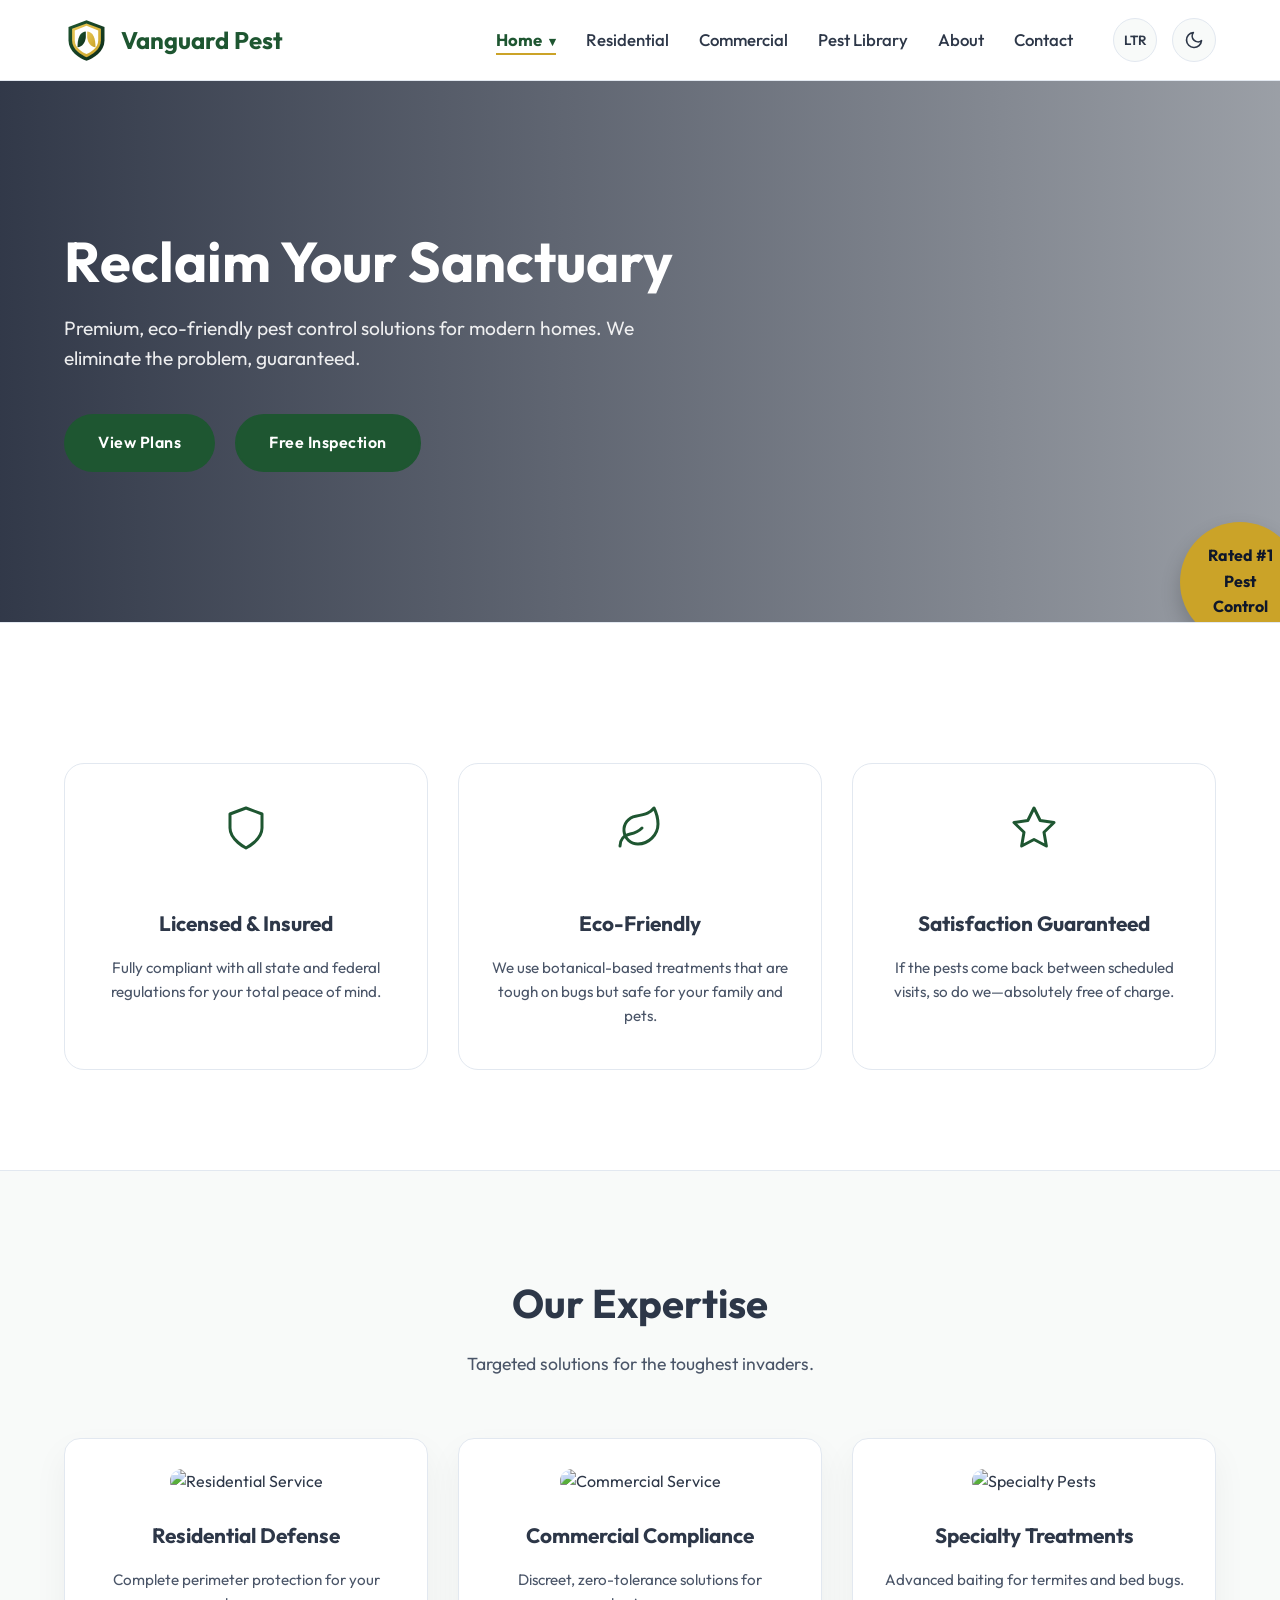
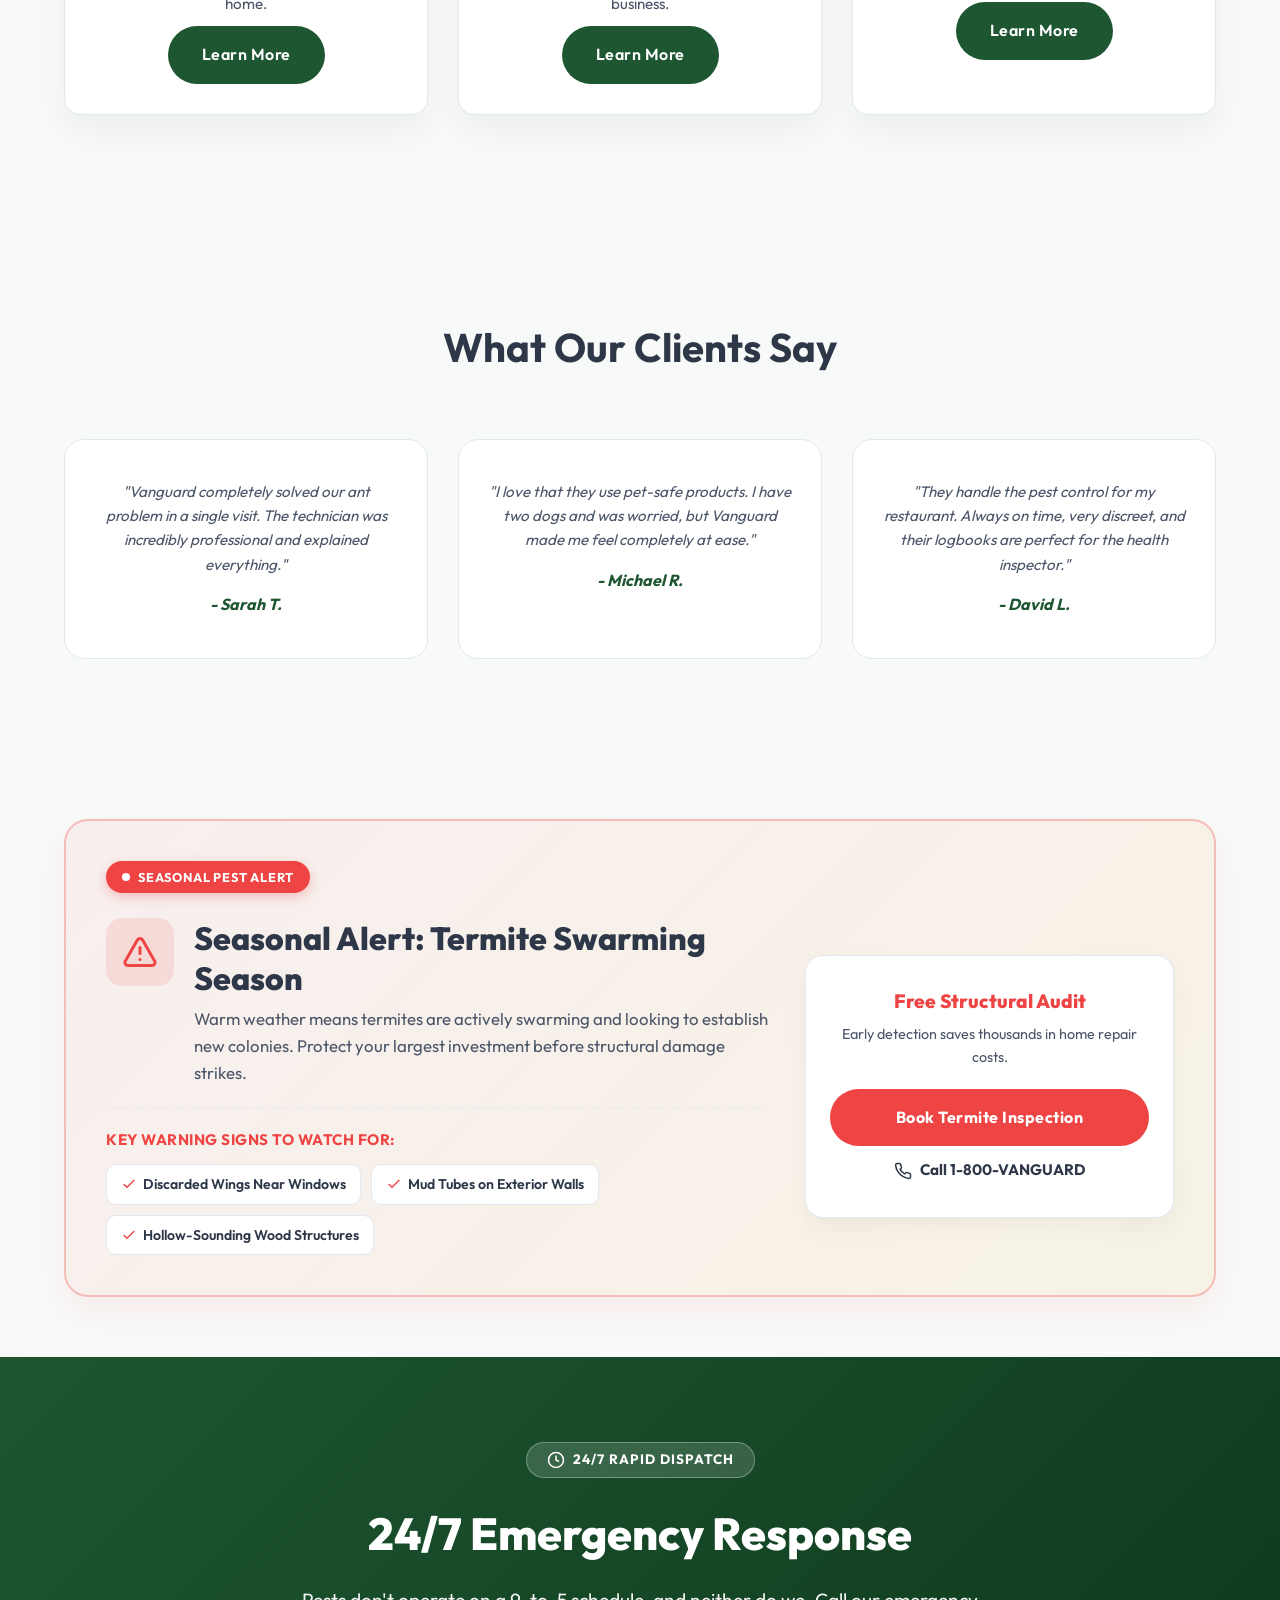
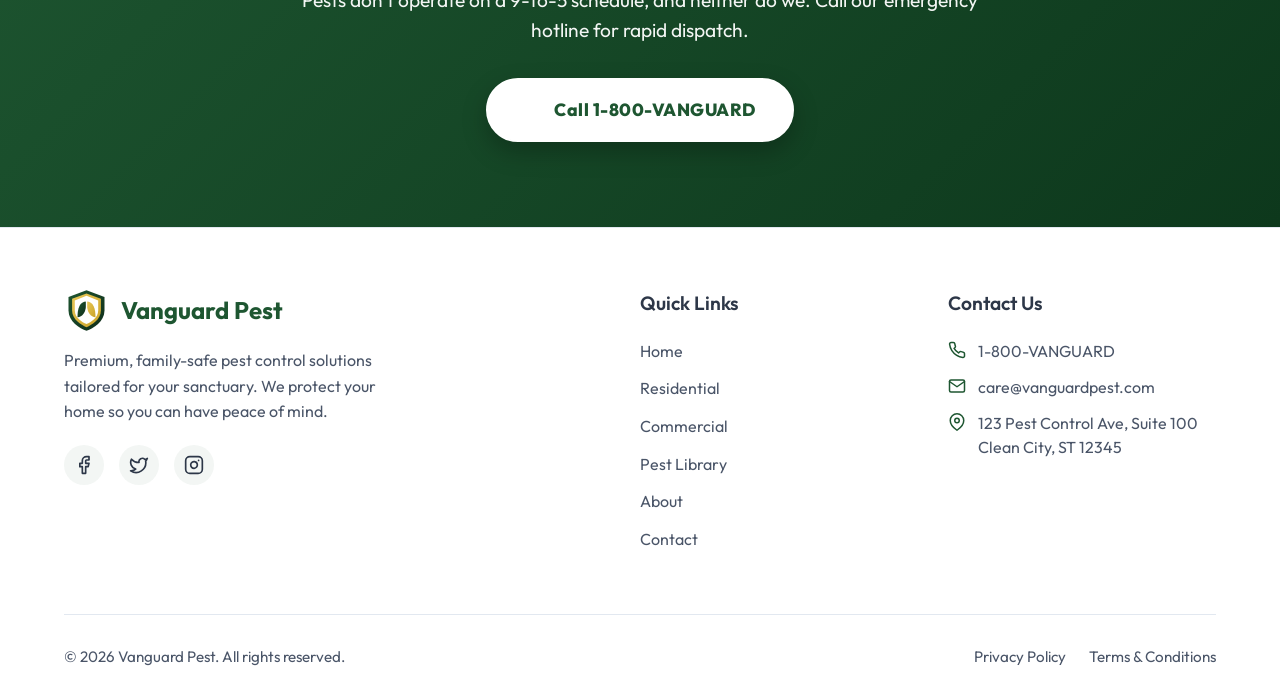
==== index.html @ 82099f67 "Initial commit" ====
<!DOCTYPE html>
<html lang="en" dir="ltr">
<head>
    <meta charset="UTF-8">
    <meta name="viewport" content="width=device-width, initial-scale=1.0">
    <title>Vanguard Pest - Premium Pest Control</title>
    <meta name="description" content="Professional, reliable, and premium pest control services. Book a visit for cockroach, termite, rodent, and mosquito treatments.">
    <!-- Google Fonts: Outfit -->
    <link rel="preconnect" href="https://fonts.googleapis.com">
    <link rel="preconnect" href="https://fonts.gstatic.com" crossorigin>
    <link href="https://fonts.googleapis.com/css2?family=Outfit:wght@300;400;500;600;700&display=swap" rel="stylesheet">
    <link rel="stylesheet" href="css/style.css">

    <link rel="icon" href="assets/logo.svg" type="image/svg+xml">
</head>
<body class="light-theme">

    <!-- Header Section -->
    <header class="main-header">
        <div class="container header-container">
            <!-- Logo -->
            <div class="logo">
                <a href="index.html"><img src="assets/logo.svg" alt="Vanguard Pest Logo"> <span class="brand-name">Vanguard Pest</span></a>
            </div>

            <!-- Navigation -->
            <nav class="main-nav">
                <ul class="nav-links">
                    <li class="dropdown">
                        <a href="#" class="nav-item active">Home <span class="arrow">&#9662;</span></a>
                        <ul class="dropdown-menu">
                            <li><a href="index.html">Home 1</a></li>
                            <li><a href="home2.html">Home 2</a></li>
                        </ul>
                    </li>
                    <li><a href="services.html" class="nav-item">Residential</a></li>
                    <li><a href="commercial.html" class="nav-item">Commercial</a></li>
                    <li><a href="pest-library.html" class="nav-item">Pest Library</a></li>
                    <li><a href="about.html" class="nav-item">About</a></li>
                    <li><a href="contact.html" class="nav-item">Contact</a></li>
                </ul>

                <!-- Toggles -->
                <div class="header-toggles">
                    <button id="rtl-toggle" class="toggle-btn" aria-label="Toggle RTL/LTR">
                        <span class="active-mode">LTR</span>
                    </button>
                    <button id="theme-toggle" class="toggle-btn theme-btn" aria-label="Toggle Theme">
                        <svg class="moon-icon" xmlns="http://www.w3.org/2000/svg" width="20" height="20" viewBox="0 0 24 24" fill="none" stroke="currentColor" stroke-width="2" stroke-linecap="round" stroke-linejoin="round"><path d="M21 12.79A9 9 0 1 1 11.21 3 7 7 0 0 0 21 12.79z"></path></svg>
                        <svg class="sun-icon" xmlns="http://www.w3.org/2000/svg" width="20" height="20" viewBox="0 0 24 24" fill="none" stroke="currentColor" stroke-width="2" stroke-linecap="round" stroke-linejoin="round"><circle cx="12" cy="12" r="5"></circle><line x1="12" y1="1" x2="12" y2="3"></line><line x1="12" y1="21" x2="12" y2="23"></line><line x1="4.22" y1="4.22" x2="5.64" y2="5.64"></line><line x1="18.36" y1="18.36" x2="19.78" y2="19.78"></line><line x1="1" y1="12" x2="3" y2="12"></line><line x1="21" y1="12" x2="23" y2="12"></line><line x1="4.22" y1="19.78" x2="5.64" y2="18.36"></line><line x1="18.36" y1="5.64" x2="19.78" y2="4.22"></line></svg>
                    </button>
                </div>
            </nav>

            <!-- Mobile Hamburger -->
            <button class="hamburger" id="hamburger-btn" aria-label="Toggle Menu">
                <span></span><span></span><span></span>
            </button>
        </div>
    </header>

    
    <!-- 1. Hero Section -->
    <section class="hero">
        <div class="hero-bg" style="background-image: url('../hero.avif');"></div>
        <div class="container hero-container">
            <div class="hero-content">
                <span class="badge">Rated #1 Pest Control</span>
                <h1 class="hero-title">Reclaim Your <span class="highlight">Sanctuary</span></h1>
                <p class="hero-subtitle">Premium, eco-friendly pest control solutions for modern homes. We eliminate the problem, guaranteed.</p>
                <div class="hero-actions">
                    <a href="services.html" class="btn btn-primary">View Plans</a>
                    <a href="contact.html" class="btn btn-outline">Free Inspection</a>
                </div>
            </div>
        </div>
    </section>

    <!-- 2. Why Vanguard (Trust Badges) -->
    <section class="section trust-section">
        <div class="container">
            <div class="values-grid">
                <div class="value-card" style="text-align: center;">
                    <div class="value-icon"><svg xmlns="http://www.w3.org/2000/svg" width="48" height="48" viewBox="0 0 24 24" fill="none" stroke="currentColor" stroke-width="1.5" stroke-linecap="round" stroke-linejoin="round" class="svg-icon"><path d="M12 22s8-4 8-10V5l-8-3-8 3v7c0 6 8 10 8 10z"/></svg></div>
                    <h3>Licensed & Insured</h3>
                    <p>Fully compliant with all state and federal regulations for your total peace of mind.</p>
                </div>
                <div class="value-card" style="text-align: center;">
                    <div class="value-icon"><svg xmlns="http://www.w3.org/2000/svg" width="48" height="48" viewBox="0 0 24 24" fill="none" stroke="currentColor" stroke-width="1.5" stroke-linecap="round" stroke-linejoin="round" class="svg-icon"><path d="M11 20A7 7 0 0 1 9.8 6.1C15.5 5 17 4.48 19 2c1 2 2 4.18 2 8 0 5.5-4.78 10-10 10Z"/><path d="M2 21c0-3 1.85-5.36 5.08-6C9.5 14.52 12 13 13 12"/></svg></div>
                    <h3>Eco-Friendly</h3>
                    <p>We use botanical-based treatments that are tough on bugs but safe for your family and pets.</p>
                </div>
                <div class="value-card" style="text-align: center;">
                    <div class="value-icon"><svg xmlns="http://www.w3.org/2000/svg" width="48" height="48" viewBox="0 0 24 24" fill="none" stroke="currentColor" stroke-width="1.5" stroke-linecap="round" stroke-linejoin="round" class="svg-icon"><polygon points="12 2 15.09 8.26 22 9.27 17 14.14 18.18 21.02 12 17.77 5.82 21.02 7 14.14 2 9.27 8.91 8.26 12 2"/></svg></div>
                    <h3>Satisfaction Guaranteed</h3>
                    <p>If the pests come back between scheduled visits, so do we—absolutely free of charge.</p>
                </div>
            </div>
        </div>
    </section>

    <!-- 3. Featured Services -->
    <section class="section bg-secondary">
        <div class="container">
            <div class="section-header">
                <h2>Our Expertise</h2>
                <p>Targeted solutions for the toughest invaders.</p>
            </div>
            <div class="treatment-grid">
                <div class="treatment-card">
                    <img src="../c1.avif" alt="Residential Service" class="treatment-img" onerror="this.onerror=null; this.src='c1.avif';">
                    <div class="treatment-content">
                        <h3>Residential Defense</h3>
                        <p>Complete perimeter protection for your home.</p>
                        <a href="services.html" class="btn btn-primary" style="margin-top:10px;">Learn More</a>
                    </div>
                </div>
                <div class="treatment-card">
                    <img src="../c2.jpg" alt="Commercial Service" class="treatment-img" onerror="this.onerror=null; this.src='c2.jpg';">
                    <div class="treatment-content">
                        <h3>Commercial Compliance</h3>
                        <p>Discreet, zero-tolerance solutions for business.</p>
                        <a href="commercial.html" class="btn btn-primary" style="margin-top:10px;">Learn More</a>
                    </div>
                </div>
                <div class="treatment-card">
                    <img src="../c3.jpg" alt="Specialty Pests" class="treatment-img" onerror="this.onerror=null; this.src='c3.jpg';">
                    <div class="treatment-content">
                        <h3>Specialty Treatments</h3>
                        <p>Advanced baiting for termites and bed bugs.</p>
                        <a href="pest-library.html" class="btn btn-primary" style="margin-top:10px;">Learn More</a>
                    </div>
                </div>
            </div>
        </div>
    </section>

    <!-- 4. Testimonials -->
    <section class="section">
        <div class="container">
            <div class="section-header">
                <h2>What Our Clients Say</h2>
            </div>
            <div class="values-grid">
                <div class="value-card" style="font-style: italic;">
                    <p>"Vanguard completely solved our ant problem in a single visit. The technician was incredibly professional and explained everything."</p>
                    <h4 style="margin-top: 15px; color: var(--brand-primary);">- Sarah T.</h4>
                </div>
                <div class="value-card" style="font-style: italic;">
                    <p>"I love that they use pet-safe products. I have two dogs and was worried, but Vanguard made me feel completely at ease."</p>
                    <h4 style="margin-top: 15px; color: var(--brand-primary);">- Michael R.</h4>
                </div>
                <div class="value-card" style="font-style: italic;">
                    <p>"They handle the pest control for my restaurant. Always on time, very discreet, and their logbooks are perfect for the health inspector."</p>
                    <h4 style="margin-top: 15px; color: var(--brand-primary);">- David L.</h4>
                </div>
            </div>
        </div>
    </section>

    <!-- 5. Seasonal Warning (Redesigned) -->
    <section class="section seasonal-alert-section">
        <div class="container">
            <div class="seasonal-alert-card">
                <div class="alert-header-badge">
                    <span class="alert-pulse-dot"></span>
                    <span class="alert-badge-text">SEASONAL PEST ALERT</span>
                </div>
                <div class="seasonal-alert-grid">
                    <div class="seasonal-alert-content">
                        <div class="alert-title-wrapper">
                            <div class="alert-icon-box">
                                <svg xmlns="http://www.w3.org/2000/svg" width="36" height="36" viewBox="0 0 24 24" fill="none" stroke="currentColor" stroke-width="2" stroke-linecap="round" stroke-linejoin="round"><path d="m21.73 18-8-14a2 2 0 0 0-3.48 0l-8 14A2 2 0 0 0 4 21h16a2 2 0 0 0 1.73-3Z"/><line x1="12" y1="9" x2="12" y2="13"/><line x1="12" y1="17" x2="12.01" y2="17"/></svg>
                            </div>
                            <div>
                                <h2 class="alert-heading">Seasonal Alert: Termite Swarming Season</h2>
                                <p class="alert-subtext">Warm weather means termites are actively swarming and looking to establish new colonies. Protect your largest investment before structural damage strikes.</p>
                            </div>
                        </div>

                        <div class="alert-warning-indicators">
                            <h4 class="indicators-title">Key Warning Signs to Watch For:</h4>
                            <div class="indicators-tags">
                                <span class="indicator-tag"><svg xmlns="http://www.w3.org/2000/svg" width="16" height="16" viewBox="0 0 24 24" fill="none" stroke="currentColor" stroke-width="2"><polyline points="20 6 9 17 4 12"/></svg> Discarded Wings Near Windows</span>
                                <span class="indicator-tag"><svg xmlns="http://www.w3.org/2000/svg" width="16" height="16" viewBox="0 0 24 24" fill="none" stroke="currentColor" stroke-width="2"><polyline points="20 6 9 17 4 12"/></svg> Mud Tubes on Exterior Walls</span>
                                <span class="indicator-tag"><svg xmlns="http://www.w3.org/2000/svg" width="16" height="16" viewBox="0 0 24 24" fill="none" stroke="currentColor" stroke-width="2"><polyline points="20 6 9 17 4 12"/></svg> Hollow-Sounding Wood Structures</span>
                            </div>
                        </div>
                    </div>

                    <div class="seasonal-alert-action">
                        <div class="action-card-inner">
                            <span class="action-highlight">Free Structural Audit</span>
                            <p class="action-desc">Early detection saves thousands in home repair costs.</p>
                            <a href="services.html#booking" class="btn btn-alert-action">Book Termite Inspection</a>
                            <a href="tel:18008264827" class="alert-phone-link">
                                <svg xmlns="http://www.w3.org/2000/svg" width="18" height="18" viewBox="0 0 24 24" fill="none" stroke="currentColor" stroke-width="2"><path d="M22 16.92v3a2 2 0 0 1-2.18 2 19.79 19.79 0 0 1-8.63-3.07 19.5 19.5 0 0 1-6-6 19.79 19.79 0 0 1-3.07-8.67A2 2 0 0 1 4.11 2h3a2 2 0 0 1 2 1.72 12.84 12.84 0 0 0 .7 2.81 2 2 0 0 1-.45 2.11L8.09 9.91a16 16 0 0 0 6 6l1.27-1.27a2 2 0 0 1 2.11-.45 12.84 12.84 0 0 0 2.81.7A2 2 0 0 1 22 16.92z"/></svg>
                                Call 1-800-VANGUARD
                            </a>
                        </div>
                    </div>
                </div>
            </div>
        </div>
    </section>

    <!-- 6. 24/7 Emergency Response -->
    <section class="section emergency-section">
        <div class="container emergency-container">
            <div class="emergency-badge">
                <svg xmlns="http://www.w3.org/2000/svg" width="18" height="18" viewBox="0 0 24 24" fill="none" stroke="currentColor" stroke-width="2"><circle cx="12" cy="12" r="10"/><polyline points="12 6 12 12 16 14"/></svg>
                <span>24/7 RAPID DISPATCH</span>
            </div>
            <h2>24/7 Emergency Response</h2>
            <p>Pests don't operate on a 9-to-5 schedule, and neither do we. Call our emergency hotline for rapid dispatch.</p>
            <div class="emergency-actions">
                <a href="tel:18008264827" class="btn emergency-btn">
                    <svg xmlns="http://www.w3.org/2000/svg" width="20" height="20" viewBox="0 0 24 24" fill="none" stroke="currentColor" stroke-width="2"><path d="M22 16.92v3a2 2 0 0 1-2.18 2 19.79 19.79 0 0 1-8.63-3.07 19.5 19.5 0 0 1-6-6 19.79 19.79 0 0 1-3.07-8.67A2 2 0 0 1 4.11 2h3a2 2 0 0 1 2 1.72 12.84 12.84 0 0 0 .7 2.81 2 2 0 0 1-.45 2.11L8.09 9.91a16 16 0 0 0 6 6l1.27-1.27a2 2 0 0 1 2.11-.45 12.84 12.84 0 0 0 2.81.7A2 2 0 0 1 22 16.92z"/></svg>
                    Call 1-800-VANGUARD
                </a>
            </div>
        </div>
    </section>
<!-- Footer -->
    <footer class="main-footer">
        <div class="container footer-container">
            <div class="footer-col brand-col">
                <div class="logo">
                    <a href="index.html"><img src="assets/logo.svg" alt="Vanguard Pest Logo"> <span class="brand-name">Vanguard Pest</span></a>
                </div>
                <p class="brand-desc">Premium, family-safe pest control solutions tailored for your sanctuary. We protect your home so you can have peace of mind.</p>
                <div class="social-icons">
                    <a href="#" aria-label="Facebook">
                        <svg xmlns="http://www.w3.org/2000/svg" width="20" height="20" viewBox="0 0 24 24" fill="none" stroke="currentColor" stroke-width="2" stroke-linecap="round" stroke-linejoin="round"><path d="M18 2h-3a5 5 0 0 0-5 5v3H7v4h3v8h4v-8h3l1-4h-4V7a1 1 0 0 1 1-1h3z"></path></svg>
                    </a>
                    <a href="#" aria-label="Twitter">
                        <svg xmlns="http://www.w3.org/2000/svg" width="20" height="20" viewBox="0 0 24 24" fill="none" stroke="currentColor" stroke-width="2" stroke-linecap="round" stroke-linejoin="round"><path d="M22 4s-.7 2.1-2 3.4c1.6 10-9.4 17.3-18 11.6 2.2.1 4.4-.6 6-2C3 15.5.5 9.6 3 5c2.2 2.6 5.6 4.1 9 4-.9-4.2 4-6.6 7-3.8 1.1 0 3-1.2 3-1.2z"></path></svg>
                    </a>
                    <a href="#" aria-label="Instagram">
                        <svg xmlns="http://www.w3.org/2000/svg" width="20" height="20" viewBox="0 0 24 24" fill="none" stroke="currentColor" stroke-width="2" stroke-linecap="round" stroke-linejoin="round"><rect x="2" y="2" width="20" height="20" rx="5" ry="5"></rect><path d="M16 11.37A4 4 0 1 1 12.63 8 4 4 0 0 1 16 11.37z"></path><line x1="17.5" y1="6.5" x2="17.51" y2="6.5"></line></svg>
                    </a>
                </div>
            </div>
            
            <div class="footer-col links-col">
                <h4>Quick Links</h4>
                <ul>
                    <li><a href="index.html">Home</a></li>
                    <li><a href="services.html">Residential</a></li>
                    <li><a href="commercial.html">Commercial</a></li>
                    <li><a href="pest-library.html">Pest Library</a></li>
                    <li><a href="about.html">About</a></li>
                    <li><a href="contact.html">Contact</a></li>
                </ul>
            </div>
            
            <div class="footer-col contact-col">
                <h4>Contact Us</h4>
                <ul>
                    <li>
                        <a href="tel:18008264827">
                            <svg xmlns="http://www.w3.org/2000/svg" width="18" height="18" viewBox="0 0 24 24" fill="none" stroke="currentColor" stroke-width="2" stroke-linecap="round" stroke-linejoin="round"><path d="M22 16.92v3a2 2 0 0 1-2.18 2 19.79 19.79 0 0 1-8.63-3.07 19.5 19.5 0 0 1-6-6 19.79 19.79 0 0 1-3.07-8.67A2 2 0 0 1 4.11 2h3a2 2 0 0 1 2 1.72 12.84 12.84 0 0 0 .7 2.81 2 2 0 0 1-.45 2.11L8.09 9.91a16 16 0 0 0 6 6l1.27-1.27a2 2 0 0 1 2.11-.45 12.84 12.84 0 0 0 2.81.7A2 2 0 0 1 22 16.92z"></path></svg>
                            1-800-VANGUARD
                        </a>
                    </li>
                    <li>
                        <a href="mailto:care@vanguardpest.com">
                            <svg xmlns="http://www.w3.org/2000/svg" width="18" height="18" viewBox="0 0 24 24" fill="none" stroke="currentColor" stroke-width="2" stroke-linecap="round" stroke-linejoin="round"><path d="M4 4h16c1.1 0 2 .9 2 2v12c0 1.1-.9 2-2 2H4c-1.1 0-2-.9-2-2V6c0-1.1.9-2 2-2z"></path><polyline points="22,6 12,13 2,6"></polyline></svg>
                            care@vanguardpest.com
                        </a>
                    </li>
                    <li>
                        <div class="contact-address">
                            <svg xmlns="http://www.w3.org/2000/svg" width="18" height="18" viewBox="0 0 24 24" fill="none" stroke="currentColor" stroke-width="2" stroke-linecap="round" stroke-linejoin="round"><path d="M21 10c0 7-9 13-9 13s-9-6-9-13a9 9 0 0 1 18 0z"></path><circle cx="12" cy="10" r="3"></circle></svg>
                            <span>123 Pest Control Ave, Suite 100<br>Clean City, ST 12345</span>
                        </div>
                    </li>
                </ul>
            </div>
        </div>

        <div class="container">
            <div class="footer-bottom">
                <p>&copy; 2026 Vanguard Pest. All rights reserved.</p>
                <div class="footer-legal">
                    <a href="#">Privacy Policy</a>
                    <a href="#">Terms & Conditions</a>
                </div>
            </div>
        </div>
    </footer>

    <script src="js/script.js"></script>
</body>
</html>
---- css/style.css ----
/* 
   Aura Pest Solutions - Premium Stylesheet
   Designed for Light & Dark Mode, LTR & RTL support.
*/

:root {
    /* Light Theme Variables (Default) */
    --bg-primary: #f8faf9;
    --bg-secondary: #ffffff;
    --text-primary: #2d3748;
    --text-secondary: #4a5568;
    --brand-primary: #1e5631; /* Deep Forest Green */
    --brand-secondary: #cba328; /* Premium Gold/Amber */
    --border-color: #e2e8f0;
    --card-shadow: 0 10px 30px rgba(0,0,0,0.05);
    --hover-overlay: rgba(30, 86, 49, 0.05);
}

.dark-theme {
    /* Dark Theme Variables */
    --bg-primary: #0f172a;
    --bg-secondary: #1e293b;
    --text-primary: #f8fafc;
    --text-secondary: #cbd5e1;
    --brand-primary: #4ade80; /* Lighter Sage/Mint Green for Dark mode */
    --brand-secondary: #fcd34d; /* Bright Gold */
    --border-color: #334155;
    --card-shadow: 0 10px 30px rgba(0,0,0,0.3);
    --hover-overlay: rgba(255, 255, 255, 0.05);
}

/* Base Reset & Typography */
* {
    margin: 0;
    padding: 0;
    box-sizing: border-box;
}

body {
    font-family: 'Outfit', sans-serif;
    line-height: 1.6;
    color: var(--text-primary);
    background-color: var(--bg-primary);
    transition: background-color 0.3s ease, color 0.3s ease;
    overflow-x: hidden;
}

.svg-icon {
    width: 48px;
    height: 48px;
    color: var(--brand-primary);
    margin-bottom: 15px;
}

.svg-icon-sm {
    width: 24px;
    height: 24px;
    color: var(--brand-primary);
}

.svg-icon-tiny {
    width: 16px;
    height: 16px;
    vertical-align: middle;
}

a {
    text-decoration: none;
    color: inherit;
    transition: color 0.3s ease;
}

ul {
    list-style: none;
}

.container {
    width: 90%;
    max-width: 1200px;
    margin: 0 auto;
}

.section {
    padding: 100px 0;
}

.section-header {
    text-align: center;
    margin-bottom: 60px;
}

.section-header h2 {
    font-size: 2.5rem;
    font-weight: 700;
    margin-bottom: 15px;
    color: var(--text-primary);
}

.section-header p {
    font-size: 1.1rem;
    color: var(--text-secondary);
    max-width: 600px;
    margin: 0 auto;
}

/* Buttons */
.btn {
    display: inline-block;
    padding: 14px 32px;
    border-radius: 50px;
    font-weight: 600;
    letter-spacing: 0.5px;
    cursor: pointer;
    transition: all 0.3s ease;
    border: 2px solid transparent;
}

.btn-primary {
    background-color: var(--brand-primary);
    color: #ffffff;
}

.dark-theme .btn-primary {
    color: #0f172a;
}

.btn-primary:hover {
    background-color: var(--brand-secondary);
    color: #0f172a;
    transform: translateY(-2px);
    box-shadow: 0 10px 20px rgba(0,0,0,0.1);
}

.btn-secondary {
    background-color: #ffffff;
    color: var(--text-primary);
    border-color: #ffffff;
}

.btn-secondary:hover {
    background-color: transparent;
    color: #ffffff;
    border-color: #ffffff;
}

.btn-outline {
    background-color: var(--brand-primary);
    border-color: var(--brand-primary);
    color: #ffffff;
}

.btn-outline:hover {
    background-color: var(--brand-primary);
    color: #ffffff;
    transform: none;
    box-shadow: none;
}

/* Header */
.main-header {
    background-color: var(--bg-secondary);
    border-bottom: 1px solid var(--border-color);
    position: sticky;
    top: 0;
    z-index: 1000;
    transition: all 0.4s ease;
}

.header-container {
    display: flex;
    justify-content: space-between;
    align-items: center;
    height: 80px;
}

.logo a {
    display: flex;
    align-items: center;
    gap: 12px;
}

.logo .brand-name {
    font-size: 1.5rem;
    font-weight: 700;
    color: var(--brand-primary);
}

.logo img {
    height: 45px;
    display: block;
    transition: transform 0.3s ease;
}

.logo img:hover {
    transform: scale(1.05);
}

.main-nav {
    display: flex;
    align-items: center;
    gap: 40px;
}

.nav-links {
    display: flex;
    gap: 30px;
}

.nav-item {
    font-weight: 500;
    font-size: 1.05rem;
    position: relative;
    padding: 10px 0;
}

.nav-item::after {
    content: '';
    position: absolute;
    width: 0;
    height: 2px;
    bottom: 5px;
    background-color: var(--brand-secondary);
    transition: width 0.3s ease;
}

.nav-item:hover::after,
.nav-item.active::after {
    width: 100%;
}

.nav-item.active {
    color: var(--brand-primary);
    font-weight: 700;
}

[dir="ltr"] .nav-item::after { left: 0; }
[dir="rtl"] .nav-item::after { right: 0; }

/* Dropdown */
.dropdown {
    position: relative;
}

.arrow {
    font-size: 0.8em;
    margin-left: 4px;
}
[dir="rtl"] .arrow { margin-left: 0; margin-right: 4px; }

.dropdown-menu {
    position: absolute;
    top: 100%;
    background-color: var(--bg-secondary);
    box-shadow: var(--card-shadow);
    border-radius: 8px;
    min-width: 150px;
    opacity: 0;
    visibility: hidden;
    transform: translateY(10px);
    transition: all 0.3s ease;
    border: 1px solid var(--border-color);
}

[dir="ltr"] .dropdown-menu { left: 0; }
[dir="rtl"] .dropdown-menu { right: 0; }

.dropdown:hover .dropdown-menu {
    opacity: 1;
    visibility: visible;
    transform: translateY(0);
}

.dropdown-menu li a {
    display: block;
    padding: 12px 20px;
    font-weight: 400;
    border-bottom: 1px solid var(--border-color);
    transition: background 0.3s;
}

.dropdown-menu li:last-child a {
    border-bottom: none;
}

.dropdown-menu li a:hover {
    background-color: var(--hover-overlay);
    color: var(--brand-primary);
}

/* Header Toggles */
.header-toggles {
    display: flex;
    align-items: center;
    gap: 15px;
}

.toggle-btn {
    background: var(--bg-primary);
    border: 1px solid var(--border-color);
    color: var(--text-primary);
    width: 44px;
    height: 44px;
    border-radius: 50%;
    display: flex;
    justify-content: center;
    align-items: center;
    cursor: pointer;
    transition: all 0.3s ease;
    font-family: inherit;
    font-weight: 600;
}

.toggle-btn:hover {
    background: var(--hover-overlay);
    transform: translateY(-2px);
}

.theme-btn .moon-icon { display: block; }
.theme-btn .sun-icon { display: none; }

.dark-theme .theme-btn .moon-icon { display: none; }
.dark-theme .theme-btn .sun-icon { display: block; color: var(--brand-secondary); }

/* Hero Section */
.hero {
    position: relative;
    padding: 150px 0;
    display: flex;
    align-items: center;
    color: #ffffff;
    overflow: hidden;
}

.hero-bg {
    position: absolute;
    top: 0;
    left: 0;
    width: 100%;
    height: 100%;
    background-size: cover;
    background-position: center;
    z-index: -2;
}

.hero::before {
    content: '';
    position: absolute;
    top: 0;
    left: 0;
    width: 100%;
    height: 100%;
    background: linear-gradient(90deg, rgba(15,23,42,0.85) 0%, rgba(15,23,42,0.4) 100%);
    z-index: -1;
}

[dir="rtl"] .hero::before {
    background: linear-gradient(-90deg, rgba(15,23,42,0.85) 0%, rgba(15,23,42,0.4) 100%);
}

.hero-content {
    max-width: 650px;
    animation: fadeInUp 1s ease-out;
}

.hero-title {
    font-size: 3.5rem;
    line-height: 1.1;
    font-weight: 700;
    margin-bottom: 20px;
}

.hero-subtitle {
    font-size: 1.2rem;
    margin-bottom: 40px;
    color: rgba(255,255,255,0.9);
}

.hero-actions {
    display: flex;
    gap: 20px;
}

/* Hero Centered Section */
.hero-centered {
    position: relative;
    padding: 180px 0;
    display: flex;
    align-items: center;
    justify-content: center;
    text-align: center;
    color: #ffffff;
    overflow: hidden;
}

.hero-centered::before {
    content: '';
    position: absolute;
    top: 0;
    left: 0;
    width: 100%;
    height: 100%;
    background: rgba(15,23,42,0.6);
    z-index: -1;
}

.hero-centered .hero-content {
    max-width: 800px;
    z-index: 1;
    animation: fadeInUp 1s ease-out;
}

.hero-centered .hero-actions {
    justify-content: center;
}

/* Treatment Types */
.treatment-grid {
    display: grid;
    grid-template-columns: repeat(auto-fit, minmax(250px, 1fr));
    gap: 30px;
}

.treatment-card {
    background-color: var(--bg-secondary);
    border-radius: 16px;
    padding: 30px;
    text-align: center;
    box-shadow: 0 15px 35px rgba(0,0,0,0.05);
    border: 1px solid var(--border-color);
}

.treatment-img {
    width: 100%;
    height: 220px;
    object-fit: cover;
    border-radius: 12px;
    margin-bottom: 25px;
}

/* About Page Styles */
.about-story {
    display: flex;
    gap: 50px;
    align-items: center;
    background-color: var(--bg-secondary);
    border-radius: 20px;
    overflow: hidden;
    box-shadow: 0 20px 40px rgba(0,0,0,0.03);
    border: 1px solid var(--border-color);
}

.story-image {
    flex: 1;
    min-height: 400px;
    background-size: cover;
    background-position: center;
}

.story-content {
    flex: 1;
    padding: 50px;
}

.story-content h2 {
    color: var(--text-primary);
    font-size: 2.2rem;
    margin-bottom: 20px;
}

.story-content p {
    color: var(--text-secondary);
    margin-bottom: 15px;
    line-height: 1.7;
}

.values-grid {
    display: grid;
    grid-template-columns: repeat(auto-fit, minmax(220px, 1fr));
    gap: 30px;
    margin-top: 40px;
}

.value-card {
    background-color: var(--bg-secondary);
    padding: 40px 30px;
    border-radius: 20px;
    text-align: center;
    border: 1px solid var(--border-color);
    transition: transform 0.3s ease, box-shadow 0.3s ease;
}

.value-card:hover {
    transform: translateY(-5px);
    box-shadow: 0 15px 30px rgba(0,0,0,0.05);
}

.value-icon {
    font-size: 3rem;
    margin-bottom: 20px;
}

.value-card h3 {
    color: var(--text-primary);
    margin-bottom: 15px;
    font-size: 1.3rem;
}

.value-card p {
    color: var(--text-secondary);
    font-size: 0.95rem;
    line-height: 1.6;
}

/* Detailed Services (Services Page) */
.detailed-services-container {
    display: flex;
    flex-direction: column;
    gap: 40px;
}
.detailed-service-row {
    display: flex;
    gap: 30px;
    background-color: var(--bg-secondary);
    border-radius: 20px;
    padding: 40px;
    border: 1px solid var(--border-color);
    box-shadow: 0 15px 35px rgba(0,0,0,0.03);
    align-items: center;
}
.detailed-service-icon {
    flex-shrink: 0;
    width: 120px;
    height: 120px;
    display: flex;
    align-items: center;
    justify-content: center;
    background-color: var(--bg-primary);
    border-radius: 20px;
}
.detailed-service-icon img {
    width: 70px;
}
.detailed-service-content {
    flex: 1;
}
.detailed-service-content h3 {
    color: var(--text-primary);
    font-size: 1.8rem;
    margin-bottom: 15px;
}
.detailed-service-content p {
    color: var(--text-secondary);
    line-height: 1.7;
    margin-bottom: 20px;
}
.detailed-service-list {
    list-style: none;
    padding: 0;
    display: grid;
    grid-template-columns: 1fr 1fr;
    gap: 10px;
}
.detailed-service-list li {
    color: var(--text-secondary);
    display: flex;
    align-items: center;
    gap: 8px;
}
.detailed-service-list li::before {
    content: '✓';
    color: var(--brand-primary);
    font-weight: bold;
}

/* Contact Page Styles */
.contact-page-layout {
    display: grid;
    grid-template-columns: 1fr 1.2fr;
    gap: 60px;
    align-items: flex-start;
}
.contact-info-col h2 {
    color: var(--text-primary);
    font-size: 2.2rem;
    margin-bottom: 15px;
}
.contact-info-col > p {
    color: var(--text-secondary);
    margin-bottom: 40px;
    line-height: 1.6;
}
.contact-details-list {
    display: flex;
    flex-direction: column;
    gap: 30px;
}
.contact-detail-item {
    display: flex;
    gap: 20px;
    align-items: flex-start;
}
.contact-detail-item .icon {
    font-size: 1.8rem;
    width: 60px;
    height: 60px;
    background-color: var(--bg-secondary);
    border-radius: 15px;
    display: flex;
    align-items: center;
    justify-content: center;
    border: 1px solid var(--border-color);
}
.contact-detail-item h4 {
    color: var(--text-primary);
    font-size: 1.2rem;
    margin-bottom: 5px;
}
.contact-detail-item p {
    color: var(--text-secondary);
    line-height: 1.5;
}
.contact-detail-item a {
    color: var(--brand-primary);
    text-decoration: none;
    font-weight: 500;
}

/* FAQ Accordion */
.faq-accordion {
    max-width: 800px;
    margin: 0 auto;
    display: flex;
    flex-direction: column;
    gap: 15px;
}
.faq-item {
    background-color: var(--bg-primary);
    border-radius: 12px;
    border: 1px solid var(--border-color);
    overflow: hidden;
}
.faq-question {
    width: 100%;
    text-align: left;
    padding: 20px 25px;
    background: none;
    border: none;
    font-size: 1.1rem;
    font-weight: 500;
    color: var(--text-primary);
    font-family: inherit;
    cursor: pointer;
    display: flex;
    justify-content: space-between;
    align-items: center;
    transition: background-color 0.3s;
}
.faq-question:hover {
    background-color: var(--hover-overlay);
}
.toggle-icon {
    font-size: 1.4rem;
    color: var(--brand-primary);
    transition: transform 0.3s;
}
.faq-answer {
    max-height: 0;
    overflow: hidden;
    transition: max-height 0.4s ease;
}
.faq-answer p {
    padding: 0 25px 25px;
    color: var(--text-secondary);
    line-height: 1.6;
    margin: 0;
}
.faq-item.active .faq-answer {
    max-height: 200px;
}
.faq-item.active .toggle-icon {
    transform: rotate(45deg);
}

/* Pest Library */
.pest-grid {
    display: grid;
    grid-template-columns: repeat(auto-fit, minmax(320px, 1fr));
    gap: 30px;
}
.pest-card {
    background-color: var(--bg-secondary);
    border-radius: 16px;
    border: 1px solid var(--border-color);
    box-shadow: 0 10px 25px rgba(0,0,0,0.03);
    padding: 30px;
    display: flex;
    gap: 20px;
    transition: transform 0.3s ease;
}
.pest-card:hover {
    transform: translateY(-5px);
}
.pest-icon {
    font-size: 2.5rem;
    flex-shrink: 0;
    width: 60px;
    height: 60px;
    background-color: var(--bg-primary);
    border-radius: 12px;
    display: flex;
    align-items: center;
    justify-content: center;
    border: 1px solid var(--border-color);
}
.pest-info h3 {
    color: var(--text-primary);
    margin-bottom: 5px;
    font-size: 1.4rem;
}
.danger-badge {
    display: inline-block;
    padding: 4px 10px;
    border-radius: 20px;
    font-size: 0.8rem;
    font-weight: 600;
    margin-bottom: 15px;
}
.danger-badge.high {
    background-color: rgba(239, 68, 68, 0.1);
    color: #ef4444;
}
.danger-badge.med {
    background-color: rgba(245, 158, 11, 0.1);
    color: #f59e0b;
}
.danger-badge.low {
    background-color: rgba(16, 185, 129, 0.1);
    color: #10b981;
}
.pest-info p {
    color: var(--text-secondary);
    font-size: 0.95rem;
    line-height: 1.5;
    margin-bottom: 10px;
}

/* Trust Section */
.treatment-card:hover {
    transform: translateY(-10px);
    border-color: var(--brand-primary);
}

.icon-wrapper {
    width: 80px;
    height: 80px;
    margin: 0 auto 20px;
    border-radius: 50%;
    background-color: var(--hover-overlay);
    display: flex;
    justify-content: center;
    align-items: center;
    transition: all 0.3s ease;
}

.treatment-card:hover .icon-wrapper {
    background-color: var(--brand-primary);
}

.icon-wrapper img {
    width: 50px;
    height: 50px;
    object-fit: contain;
    transition: filter 0.3s;
}

/* Dark mode handling for icons if needed */
.dark-theme .treatment-card:hover .icon-wrapper img {
    filter: brightness(0); /* Black icon on light green bg */
}

.treatment-card h3 {
    font-size: 1.3rem;
    margin-bottom: 15px;
    color: var(--text-primary);
}

.treatment-card p {
    font-size: 0.95rem;
    color: var(--text-secondary);
}

/* Trust Section */
.trust-section {
    background-color: var(--bg-secondary);
    border-top: 1px solid var(--border-color);
    border-bottom: 1px solid var(--border-color);
}

.trust-container {
    display: flex;
    align-items: center;
    gap: 60px;
}

.trust-content {
    flex: 1;
}

.trust-content h2 {
    font-size: 2.2rem;
    margin-bottom: 40px;
}

.info-block {
    margin-bottom: 30px;
}

.info-block h4 {
    font-size: 1.2rem;
    margin-bottom: 10px;
    display: flex;
    align-items: center;
    gap: 10px;
    color: var(--brand-primary);
}

.info-block p {
    color: var(--text-secondary);
}
[dir="ltr"] .info-block p { padding-left: 30px; }
[dir="rtl"] .info-block p { padding-right: 30px; }

.trust-image-placeholder {
    flex: 1;
    height: 400px;
    background: linear-gradient(135deg, var(--hover-overlay), var(--bg-primary));
    border-radius: 24px;
    position: relative;
    border: 1px solid var(--border-color);
}

.badge {
    position: absolute;
    bottom: -20px;
    right: -20px;
    background-color: var(--brand-secondary);
    color: #0f172a;
    padding: 20px;
    border-radius: 50%;
    width: 120px;
    height: 120px;
    display: flex;
    justify-content: center;
    align-items: center;
    text-align: center;
    font-weight: bold;
    box-shadow: 0 10px 20px rgba(0,0,0,0.2);
}

[dir="rtl"] .badge {
    right: auto;
    left: -20px;
}

/* Pricing */
.pricing-grid {
    display: grid;
    grid-template-columns: repeat(auto-fit, minmax(300px, 1fr));
    gap: 30px;
    align-items: center;
}

.pricing-card {
    background-color: var(--bg-secondary);
    border: 1px solid var(--border-color);
    border-radius: 20px;
    padding: 50px 40px;
    text-align: center;
    box-shadow: var(--card-shadow);
    transition: all 0.3s ease;
    position: relative;
}

.pricing-card:hover {
    transform: translateY(-5px);
}

.pricing-card.popular {
    border-color: var(--brand-primary);
    transform: scale(1.05);
    z-index: 2;
}

.popular-badge {
    position: absolute;
    top: -15px;
    left: 50%;
    transform: translateX(-50%);
    background-color: var(--brand-primary);
    color: #fff;
    padding: 6px 20px;
    border-radius: 20px;
    font-size: 0.85rem;
    font-weight: 600;
}

.dark-theme .popular-badge { color: #0f172a; }

.plan-header h3 {
    font-size: 1.5rem;
    margin-bottom: 15px;
    color: var(--text-secondary);
}

.price {
    font-size: 3.5rem;
    font-weight: 700;
    color: var(--text-primary);
    margin-bottom: 30px;
    display: flex;
    justify-content: center;
    align-items: flex-start;
}

.price span:first-child {
    font-size: 1.5rem;
    margin-top: 10px;
}

.price .period {
    font-size: 1rem;
    font-weight: 400;
    color: var(--text-secondary);
    align-self: flex-end;
    margin-bottom: 15px;
}

.plan-features {
    text-align: left;
    margin-bottom: 40px;
}

[dir="rtl"] .plan-features { text-align: right; }

.features li,
.plan-features li {
    padding: 12px 0;
    border-bottom: 1px solid var(--border-color);
    color: var(--text-primary);
    position: relative;
}

[dir="ltr"] .features li,
[dir="ltr"] .plan-features li { padding-left: 28px !important; }
[dir="rtl"] .features li,
[dir="rtl"] .plan-features li { padding-right: 28px !important; }

.features li::before,
.plan-features li::before {
    content: '✓';
    position: absolute;
    color: var(--brand-primary);
    font-weight: 800;
}
[dir="ltr"] .features li::before,
[dir="ltr"] .plan-features li::before { left: 0; }
[dir="rtl"] .features li::before,
[dir="rtl"] .plan-features li::before { right: 0; }

.plan-features li.disabled {
    color: var(--text-secondary);
    opacity: 0.5;
}

.plan-features li.disabled::before {
    content: '×';
    color: var(--text-secondary);
}

/* Booking Form */
.booking-section {
    background-color: var(--hover-overlay);
}

.booking-container {
    display: flex;
    gap: 60px;
}

.booking-info {
    flex: 1;
}

.booking-info h2 {
    font-size: 2.5rem;
    margin-bottom: 20px;
}

.booking-info p {
    color: var(--text-secondary);
    margin-bottom: 30px;
    font-size: 1.1rem;
}

.contact-details p {
    margin-bottom: 10px;
    font-size: 1.05rem;
}

.booking-form-wrapper {
    flex: 1;
    background-color: var(--bg-secondary);
    padding: 40px;
    border-radius: 20px;
    box-shadow: var(--card-shadow);
    border: 1px solid var(--border-color);
}

.form-group {
    margin-bottom: 20px;
}

.form-row {
    display: flex;
    gap: 20px;
}
.form-row .form-group {
    flex: 1;
}

label {
    display: block;
    margin-bottom: 8px;
    font-weight: 500;
    color: var(--text-primary);
}

input, select, textarea {
    width: 100%;
    padding: 14px 16px;
    border: 1px solid var(--border-color);
    border-radius: 8px;
    background-color: var(--bg-primary);
    color: var(--text-primary);
    font-family: inherit;
    font-size: 1rem;
    transition: all 0.3s;
}

input:focus, select:focus, textarea:focus {
    outline: none;
    border-color: var(--brand-primary);
    box-shadow: 0 0 0 3px var(--hover-overlay);
}

.submit-btn {
    width: 100%;
    margin-top: 10px;
}

/* Footer */
.main-footer {
    background-color: var(--bg-secondary);
    border-top: 1px solid var(--border-color);
    padding: 60px 0 30px;
}

.footer-container {
    display: grid;
    grid-template-columns: 2fr 1fr 1fr;
    gap: 40px;
    margin-bottom: 50px;
}

.footer-col h4 {
    font-size: 1.2rem;
    color: var(--text-primary);
    margin-bottom: 20px;
    font-weight: 600;
}

.brand-col .logo {
    margin-bottom: 15px;
}

.brand-desc {
    color: var(--text-secondary);
    margin-bottom: 20px;
    max-width: 350px;
    line-height: 1.6;
}

.social-icons {
    display: flex;
    gap: 15px;
}

.social-icons a {
    display: inline-flex;
    justify-content: center;
    align-items: center;
    width: 40px;
    height: 40px;
    border-radius: 50%;
    background-color: var(--hover-overlay);
    color: var(--text-primary);
    transition: all 0.3s ease;
}

.social-icons a:hover {
    background-color: var(--brand-primary);
    color: #fff;
    transform: translateY(-3px);
}

.links-col ul, .contact-col ul {
    list-style: none;
    padding: 0;
}

.links-col li, .contact-col li {
    margin-bottom: 12px;
}

.links-col a, .contact-col a {
    color: var(--text-secondary);
    transition: color 0.3s ease;
}

.links-col a:hover, .contact-col a:hover {
    color: var(--brand-primary);
}

.contact-col li {
    color: var(--text-secondary);
    line-height: 1.5;
}

.contact-col a, .contact-address {
    display: flex;
    align-items: flex-start;
    gap: 12px;
}

.contact-col svg {
    flex-shrink: 0;
    margin-top: 2px;
    color: var(--brand-primary);
}

.footer-bottom {
    display: flex;
    justify-content: space-between;
    align-items: center;
    color: var(--text-secondary);
    padding-top: 30px;
    border-top: 1px solid var(--border-color);
    font-size: 0.95rem;
}

.footer-legal a {
    margin-left: 20px;
    transition: color 0.3s ease;
}

[dir="rtl"] .footer-legal a {
    margin-left: 0;
    margin-right: 20px;
}

.footer-legal a:hover {
    color: var(--brand-primary);
}

/* Animations */
@keyframes fadeInUp {
    from {
        opacity: 0;
        transform: translateY(30px);
    }
    to {
        opacity: 1;
        transform: translateY(0);
    }
}

/* Responsive Design */

/* Hamburger Menu (hidden by default, shown on mobile) */
.hamburger {
    display: none;
    flex-direction: column;
    justify-content: center;
    align-items: center;
    gap: 5px;
    width: 44px;
    height: 44px;
    background: none;
    border: none;
    cursor: pointer;
    z-index: 1100;
    padding: 0;
}

.hamburger span {
    display: block;
    width: 24px;
    height: 2.5px;
    background-color: var(--text-primary);
    border-radius: 2px;
    transition: all 0.3s ease;
}

.hamburger.active span:nth-child(1) {
    transform: rotate(45deg) translate(5px, 5px);
}

.hamburger.active span:nth-child(2) {
    opacity: 0;
}

.hamburger.active span:nth-child(3) {
    transform: rotate(-45deg) translate(5px, -5px);
}

/* ===== Tablet Landscape & Mobile (max-width: 1024px) ===== */
@media (max-width: 1024px) {
    /* Header Layout */
    .logo {
        order: 1;
    }

    .hamburger {
        display: flex;
        order: 2;
        margin-left: auto;
    }

    [dir="rtl"] .hamburger {
        margin-left: 0;
        margin-right: auto;
    }

    .header-container {
        flex-wrap: wrap;
        height: auto;
        padding: 15px 0;
        position: relative;
        align-items: center;
    }

    .main-nav {
        order: 3;
        width: 100%;
        max-height: 0;
        overflow: hidden;
        transition: max-height 0.4s ease;
        flex-direction: column;
        align-items: flex-start;
        gap: 0;
    }

    .main-nav.open {
        max-height: 600px;
    }

    .nav-links {
        flex-direction: column;
        width: 100%;
        gap: 0;
        padding: 15px 0 5px;
    }

    .nav-links li {
        width: 100%;
    }

    .nav-item {
        display: flex;
        justify-content: space-between;
        align-items: center;
        padding: 12px 0;
        border-bottom: 1px solid var(--border-color);
        width: 100%;
    }

    .nav-item::after {
        display: none;
    }

    /* Home Dropdown Mobile Accordion */
    .dropdown-menu {
        position: static;
        opacity: 0;
        visibility: hidden;
        max-height: 0;
        overflow: hidden;
        transform: none;
        box-shadow: none;
        border: none;
        border-radius: 0;
        padding-left: 20px;
        background-color: transparent;
        transition: all 0.3s ease;
    }

    [dir="rtl"] .dropdown-menu {
        padding-left: 0;
        padding-right: 20px;
    }

    /* Disable hover-based dropdown display on mobile */
    .dropdown:hover .dropdown-menu {
        opacity: 0;
        visibility: hidden;
        max-height: 0;
    }

    /* Show dropdown ONLY when .dropdown has .open class (on click) */
    .dropdown.open .dropdown-menu {
        opacity: 1;
        visibility: visible;
        max-height: 200px;
        padding-top: 5px;
        padding-bottom: 10px;
    }

    .dropdown.open .arrow {
        transform: rotate(180deg);
        transition: transform 0.3s ease;
    }

    .dropdown-menu li a {
        padding: 8px 0;
        border-bottom: none;
        font-size: 0.95rem;
        color: var(--text-secondary);
    }

    /* Toggles placed below Contact link inside navigation menu */
    .header-toggles {
        width: 100%;
        padding: 15px 0 10px;
        display: flex;
        align-items: center;
        gap: 15px;
    }

    /* Layout Adjustments */
    .trust-container, .booking-container {
        flex-direction: column;
    }

    .pricing-card.popular {
        transform: scale(1);
    }

    .hero-title {
        font-size: 2.8rem;
    }

    .section {
        padding: 70px 0;
    }

    .section-header {
        margin-bottom: 40px;
    }

    .section-header h2 {
        font-size: 2.1rem;
    }

    /* About Story */
    .about-story {
        flex-direction: column;
    }

    .story-image {
        min-height: 300px;
        width: 100%;
    }

    .story-content {
        padding: 35px;
    }

    /* Contact Page */
    .contact-page-layout {
        grid-template-columns: 1fr;
        gap: 40px;
    }

    /* Footer */
    .footer-container {
        grid-template-columns: 1fr 1fr;
    }

    /* Seasonal Alert */
    .seasonal-alert-grid {
        grid-template-columns: 1fr;
    }

    .seasonal-alert-card {
        padding: 30px;
    }

    /* Emergency */
    .emergency-section h2 {
        font-size: 2.2rem;
    }

    /* Comparison Grid */
    .comparison-grid {
        grid-template-columns: 1fr;
    }

    /* Booking */
    .booking-container {
        flex-direction: column;
        gap: 30px;
    }

    .booking-content-card,
    .booking-form-wrapper {
        padding: 35px;
    }

    /* Detailed Services */
    .detailed-service-row {
        flex-direction: column;
        text-align: center;
        padding: 30px 25px;
    }

    .detailed-service-icon {
        margin: 0 auto;
    }

    .detailed-service-list {
        grid-template-columns: 1fr;
        text-align: left;
    }

    /* Pest Grid */
    .pest-grid {
        grid-template-columns: repeat(auto-fit, minmax(280px, 1fr));
    }
}

/* ===== Tablet Portrait (max-width: 768px) ===== */
@media (max-width: 768px) {
    /* Hero */
    .hero {
        padding: 100px 0;
        text-align: center;
    }

    .hero-title {
        font-size: 2.2rem;
    }

    .hero-subtitle {
        font-size: 1.05rem;
    }

    .hero-actions {
        justify-content: center;
        flex-wrap: wrap;
    }

    .hero-centered {
        padding: 120px 0 80px;
    }

    .hero-content {
        max-width: 100%;
    }

    /* Buttons */
    .btn {
        padding: 12px 24px;
        font-size: 0.95rem;
    }

    /* Sections */
    .section {
        padding: 60px 0;
    }

    .section-header h2 {
        font-size: 1.85rem;
    }

    .section-header p {
        font-size: 1rem;
    }

    /* Grids */
    .values-grid {
        grid-template-columns: 1fr;
        gap: 20px;
    }

    .treatment-grid {
        grid-template-columns: 1fr;
        gap: 25px;
    }

    .pricing-grid {
        grid-template-columns: 1fr;
        gap: 25px;
    }

    .compliance-grid {
        grid-template-columns: 1fr;
        gap: 25px;
    }

    .community-grid {
        grid-template-columns: 1fr;
        gap: 20px;
    }

    /* Pest Cards */
    .pest-grid {
        grid-template-columns: 1fr;
        gap: 20px;
    }

    .pest-card {
        padding: 20px;
    }

    /* Value Cards */
    .value-card {
        padding: 30px 20px;
    }

    /* About Story */
    .about-story {
        flex-direction: column;
        border-radius: 16px;
    }

    .story-image {
        min-height: 250px;
    }

    .story-content {
        padding: 25px;
    }

    .story-content h2 {
        font-size: 1.8rem;
    }

    /* Forms */
    .form-row {
        flex-direction: column;
        gap: 0;
    }

    .booking-content-card,
    .booking-form-wrapper {
        padding: 25px;
    }

    .booking-content-card h2 {
        font-size: 1.7rem;
    }

    /* Seasonal Alert */
    .seasonal-alert-card {
        padding: 25px;
    }

    .alert-heading {
        font-size: 1.5rem;
    }

    .alert-title-wrapper {
        flex-direction: column;
        gap: 12px;
    }

    .indicators-tags {
        flex-direction: column;
    }

    .action-card-inner {
        padding: 25px 20px;
    }

    /* Emergency Section */
    .emergency-section {
        padding: 60px 0;
    }

    .emergency-section h2 {
        font-size: 1.8rem;
    }

    .emergency-section p {
        font-size: 1.05rem;
    }

    /* Footer */
    .footer-container {
        grid-template-columns: 1fr;
        text-align: center;
        gap: 35px;
    }

    .brand-desc {
        margin: 0 auto 20px;
    }

    .social-icons {
        justify-content: center;
    }

    .footer-bottom {
        flex-direction: column;
        gap: 15px;
        text-align: center;
    }

    .footer-legal a {
        margin: 0 10px;
    }

    .logo a {
        justify-content: center;
    }

    .contact-col a, .contact-address {
        justify-content: center;
        text-align: center;
    }

    .contact-address {
        flex-direction: column;
        align-items: center;
        gap: 6px;
    }

    .contact-address span {
        text-align: center;
    }

    .contact-col li {
        display: flex;
        justify-content: center;
        text-align: center;
    }

    /* Contact Info Card */
    .contact-info-card {
        padding: 30px;
    }

    .contact-info-card h2 {
        font-size: 1.7rem;
    }

    .contact-info-block {
        padding: 16px;
    }

    /* Comparison */
    .comparison-card {
        padding: 30px;
    }

    .comparison-header h3 {
        font-size: 1.3rem;
    }

    /* Trust Section */
    .trust-container {
        gap: 30px;
    }

    .trust-content h2 {
        font-size: 1.8rem;
    }

    .trust-image-placeholder {
        height: 280px;
    }

    /* Bug ID & Follow Us */
    .bug-id-section, .follow-us-section {
        padding: 60px 0;
    }

    .bug-id-section h2, .follow-us-section h2 {
        font-size: 2rem;
    }

    /* Booking Section */
    .booking-section {
        padding: 60px 0;
    }

    /* FAQ */
    .faq-question {
        padding: 16px 20px;
        font-size: 1rem;
    }

    .faq-answer p {
        padding: 0 20px 20px;
    }
}

/* ===== Mobile (max-width: 480px / targeting 360px) ===== */
@media (max-width: 480px) {
    /* Container */
    .container {
        width: 92%;
    }

    /* Header */
    .header-container {
        padding: 10px 0;
    }

    .logo .brand-name {
        font-size: 1.2rem;
    }

    .logo img {
        height: 36px;
    }

    .toggle-btn {
        width: 36px;
        height: 36px;
    }

    .header-toggles {
        gap: 8px;
    }

    /* Hero */
    .hero {
        padding: 70px 0;
    }

    .hero-title {
        font-size: 1.75rem;
        line-height: 1.2;
    }

    .hero-subtitle {
        font-size: 0.95rem;
        margin-bottom: 25px;
    }

    .hero-actions {
        flex-direction: column;
        gap: 12px;
        align-items: center;
    }

    .hero-actions .btn {
        width: 100%;
        text-align: center;
    }

    .hero-centered {
        padding: 90px 0 60px;
    }

    /* Buttons */
    .btn {
        padding: 11px 20px;
        font-size: 0.9rem;
    }

    /* Section Spacing */
    .section {
        padding: 45px 0;
    }

    .section-header {
        margin-bottom: 30px;
    }

    .section-header h2 {
        font-size: 1.55rem;
    }

    .section-header p {
        font-size: 0.92rem;
    }

    /* Cards */
    .value-card {
        padding: 25px 18px;
    }

    .value-card h3 {
        font-size: 1.15rem;
    }

    .treatment-card {
        padding: 20px;
        border-radius: 14px;
    }

    .treatment-img {
        height: 180px;
        border-radius: 10px;
    }

    .treatment-card h3 {
        font-size: 1.15rem;
    }

    /* Pricing */
    .pricing-card {
        padding: 30px 20px;
    }

    .price {
        font-size: 2.8rem;
    }

    /* About Story */
    .story-image {
        min-height: 200px;
    }

    .story-content {
        padding: 20px;
    }

    .story-content h2 {
        font-size: 1.5rem;
    }

    /* Detailed Services */
    .detailed-service-row {
        padding: 20px 15px;
    }

    .detailed-service-icon {
        width: 90px;
        height: 90px;
    }

    .detailed-service-content h3 {
        font-size: 1.4rem;
    }

    /* Booking */
    .booking-content-card,
    .booking-form-wrapper {
        padding: 20px;
        border-radius: 16px;
    }

    .booking-content-card h2 {
        font-size: 1.4rem;
    }

    .booking-badge {
        font-size: 0.72rem;
        padding: 5px 12px;
    }

    .benefit-item {
        gap: 12px;
    }

    .benefit-icon {
        width: 30px;
        height: 30px;
        border-radius: 8px;
    }

    .contact-methods-box {
        padding: 16px;
    }

    .contact-method-card .phone-number a {
        font-size: 1.15rem;
    }

    /* Seasonal Alert */
    .seasonal-alert-section {
        padding: 40px 0;
    }

    .seasonal-alert-card {
        padding: 20px;
        border-radius: 18px;
    }

    .alert-header-badge {
        font-size: 0.7rem;
        padding: 5px 12px;
    }

    .alert-heading {
        font-size: 1.3rem;
    }

    .alert-subtext {
        font-size: 0.95rem;
    }

    .indicator-tag {
        font-size: 0.8rem;
        padding: 6px 10px;
    }

    .action-card-inner {
        padding: 20px 16px;
    }

    .action-highlight {
        font-size: 1.05rem;
    }

    .btn-alert-action {
        padding: 12px 16px;
        font-size: 0.9rem;
    }

    /* Emergency */
    .emergency-section {
        padding: 50px 0;
    }

    .emergency-section h2 {
        font-size: 1.5rem;
    }

    .emergency-section p {
        font-size: 0.95rem;
    }

    .emergency-btn {
        padding: 14px 24px;
        font-size: 0.95rem;
    }

    /* Pest Cards */
    .pest-card {
        flex-direction: column;
        text-align: center;
        padding: 20px;
        gap: 15px;
    }

    .pest-icon {
        margin: 0 auto;
    }

    .pest-info h3 {
        font-size: 1.2rem;
    }

    /* Contact Info */
    .contact-info-card {
        padding: 20px;
    }

    .contact-info-card h2 {
        font-size: 1.4rem;
    }

    .contact-info-block {
        flex-direction: column;
        text-align: center;
        padding: 16px;
        gap: 12px;
    }

    .contact-block-icon {
        margin: 0 auto;
    }

    .contact-hours-badge {
        flex-direction: column;
        gap: 8px;
        text-align: center;
    }

    /* Compliance */
    .compliance-card {
        padding: 25px 20px;
    }

    .compliance-card h3 {
        font-size: 1.2rem;
    }

    /* Comparison */
    .comparison-card {
        padding: 25px 20px;
    }

    .comparison-header h3 {
        font-size: 1.2rem;
    }

    /* Community */
    .community-card {
        padding: 25px 18px;
    }

    /* Bug ID & Follow Us */
    .bug-id-section, .follow-us-section {
        padding: 50px 0;
    }

    .bug-id-section h2, .follow-us-section h2 {
        font-size: 1.6rem;
    }

    .bug-id-section p, .follow-us-section p {
        font-size: 1rem;
    }

    .btn-email-photo {
        padding: 14px 24px;
        font-size: 0.92rem;
    }

    .social-cards-grid {
        flex-direction: column;
        align-items: center;
    }

    .social-card-item {
        width: 100%;
        justify-content: center;
        padding: 14px 24px;
    }

    /* Footer */
    .main-footer {
        padding: 40px 0 20px;
    }

    .footer-col h4 {
        font-size: 1.05rem;
    }

    .footer-bottom {
        font-size: 0.85rem;
    }

    /* FAQ */
    .faq-question {
        padding: 14px 16px;
        font-size: 0.92rem;
    }

    .faq-answer p {
        padding: 0 16px 18px;
        font-size: 0.9rem;
    }

    /* Trust Section */
    .trust-image-placeholder {
        height: 220px;
    }

    .badge {
        width: 90px;
        height: 90px;
        padding: 14px;
        font-size: 0.75rem;
        bottom: -12px;
        right: -12px;
    }

    [dir="rtl"] .badge {
        left: -12px;
    }
}

/* ==========================================
   1. Seasonal Alert: Termite Swarming Redesign
   ========================================== */
.seasonal-alert-section {
    padding: 60px 0;
}

.seasonal-alert-card {
    background: linear-gradient(135deg, rgba(239, 68, 68, 0.06) 0%, rgba(245, 158, 11, 0.08) 100%);
    border: 2px solid rgba(239, 68, 68, 0.3);
    border-radius: 24px;
    padding: 40px;
    position: relative;
    box-shadow: 0 15px 35px rgba(239, 68, 68, 0.08);
    transition: transform 0.3s ease, box-shadow 0.3s ease;
}

.dark-theme .seasonal-alert-card {
    background: linear-gradient(135deg, rgba(239, 68, 68, 0.12) 0%, rgba(15, 23, 42, 0.8) 100%);
    border-color: rgba(239, 68, 68, 0.4);
    box-shadow: 0 15px 35px rgba(0, 0, 0, 0.4);
}

.seasonal-alert-card:hover {
    transform: translateY(-4px);
    box-shadow: 0 20px 40px rgba(239, 68, 68, 0.15);
}

.alert-header-badge {
    display: inline-flex;
    align-items: center;
    gap: 8px;
    background-color: #ef4444;
    color: #ffffff;
    padding: 6px 16px;
    border-radius: 30px;
    font-size: 0.8rem;
    font-weight: 700;
    letter-spacing: 0.8px;
    margin-bottom: 25px;
    box-shadow: 0 4px 12px rgba(239, 68, 68, 0.3);
}

.alert-pulse-dot {
    width: 8px;
    height: 8px;
    background-color: #ffffff;
    border-radius: 50%;
    animation: pulse 1.5s infinite;
}

@keyframes pulse {
    0% { opacity: 1; transform: scale(1); }
    50% { opacity: 0.4; transform: scale(1.3); }
    100% { opacity: 1; transform: scale(1); }
}

.seasonal-alert-grid {
    display: grid;
    grid-template-columns: 1.8fr 1fr;
    gap: 35px;
    align-items: center;
}

.alert-title-wrapper {
    display: flex;
    align-items: flex-start;
    gap: 20px;
    margin-bottom: 20px;
}

.alert-icon-box {
    background: rgba(239, 68, 68, 0.12);
    color: #ef4444;
    padding: 16px;
    border-radius: 16px;
    display: flex;
    align-items: center;
    justify-content: center;
    flex-shrink: 0;
}

.alert-heading {
    font-size: 2rem;
    font-weight: 800;
    color: var(--text-primary);
    line-height: 1.25;
    margin-bottom: 8px;
}

.alert-subtext {
    color: var(--text-secondary);
    font-size: 1.05rem;
    line-height: 1.6;
}

.alert-warning-indicators {
    margin-top: 20px;
    padding-top: 20px;
    border-top: 1px dashed var(--border-color);
}

.indicators-title {
    font-size: 0.95rem;
    font-weight: 700;
    text-transform: uppercase;
    letter-spacing: 0.5px;
    color: #ef4444;
    margin-bottom: 12px;
}

.indicators-tags {
    display: flex;
    flex-wrap: wrap;
    gap: 10px;
}

.indicator-tag {
    display: inline-flex;
    align-items: center;
    gap: 6px;
    background-color: var(--bg-secondary);
    color: var(--text-primary);
    border: 1px solid var(--border-color);
    padding: 8px 14px;
    border-radius: 10px;
    font-size: 0.88rem;
    font-weight: 600;
}

.indicator-tag svg {
    color: #ef4444;
}

.action-card-inner {
    background-color: var(--bg-secondary);
    border: 1px solid var(--border-color);
    border-radius: 18px;
    padding: 30px 24px;
    text-align: center;
    box-shadow: 0 10px 25px rgba(0, 0, 0, 0.04);
}

.action-highlight {
    display: block;
    color: #ef4444;
    font-size: 1.2rem;
    font-weight: 800;
    margin-bottom: 6px;
}

.action-desc {
    color: var(--text-secondary);
    font-size: 0.9rem;
    margin-bottom: 20px;
}

.btn-alert-action {
    background-color: #ef4444;
    color: #ffffff;
    width: 100%;
    padding: 14px 20px;
    font-weight: 700;
    border-radius: 50px;
    margin-bottom: 12px;
    transition: all 0.3s ease;
}

.btn-alert-action:hover {
    background-color: #dc2626;
    color: #ffffff;
    transform: translateY(-2px);
    box-shadow: 0 8px 20px rgba(239, 68, 68, 0.3);
}

.alert-phone-link {
    display: inline-flex;
    align-items: center;
    justify-content: center;
    gap: 8px;
    color: var(--text-primary);
    font-weight: 700;
    font-size: 0.95rem;
    transition: color 0.3s;
}

.alert-phone-link:hover {
    color: var(--brand-primary);
}


/* ==========================================
   2. 24/7 Emergency Response (Text ALWAYS White)
   ========================================== */
.emergency-section {
    background: linear-gradient(135deg, #1e5631 0%, #0d381c 100%) !important;
    color: #ffffff !important;
    text-align: center;
    padding: 85px 0;
    position: relative;
    overflow: hidden;
}

.dark-theme .emergency-section {
    background: linear-gradient(135deg, #164e28 0%, #082611 100%) !important;
    color: #ffffff !important;
}

/* Force all child headings, paragraphs, spans, and icons inside emergency-section to be 100% white */
.emergency-section *,
.emergency-section h1,
.emergency-section h2,
.emergency-section h3,
.emergency-section h4,
.emergency-section p,
.emergency-section span,
.emergency-section div {
    color: #ffffff !important;
}

.emergency-badge {
    display: inline-flex;
    align-items: center;
    gap: 8px;
    background: rgba(255, 255, 255, 0.15);
    border: 1px solid rgba(255, 255, 255, 0.3);
    padding: 6px 20px;
    border-radius: 30px;
    font-size: 0.85rem;
    font-weight: 700;
    letter-spacing: 1px;
    margin-bottom: 20px;
    backdrop-filter: blur(4px);
}

.emergency-section h2 {
    font-size: 2.8rem;
    font-weight: 800;
    margin-bottom: 15px;
    color: #ffffff !important;
}

.emergency-section p {
    font-size: 1.2rem;
    max-width: 680px;
    margin: 0 auto 32px auto;
    color: #ffffff !important;
    line-height: 1.6;
    opacity: 0.95;
}

.emergency-btn {
    background-color: #ffffff !important;
    color: #1e5631 !important;
    font-weight: 800;
    padding: 16px 36px;
    border-radius: 50px;
    display: inline-flex;
    align-items: center;
    gap: 10px;
    font-size: 1.1rem;
    box-shadow: 0 10px 25px rgba(0, 0, 0, 0.25);
    transition: all 0.3s ease;
    border: 2px solid #ffffff;
}

.emergency-btn svg {
    color: #1e5631 !important;
}

.emergency-btn:hover {
    background-color: var(--brand-secondary) !important;
    border-color: var(--brand-secondary);
    color: #0f172a !important;
    transform: translateY(-3px);
    box-shadow: 0 15px 30px rgba(0, 0, 0, 0.35);
}

.emergency-btn:hover svg {
    color: #0f172a !important;
}


/* ==========================================
   3. Prevention Plans: Button Space in Cards
   ========================================== */
.pricing-grid {
    display: grid;
    grid-template-columns: repeat(auto-fit, minmax(300px, 1fr));
    gap: 30px;
    align-items: stretch; /* Cards equal height */
}

.pricing-card {
    display: flex;
    flex-direction: column;
    justify-content: space-between;
    height: 100%;
    padding: 45px 35px;
}

.pricing-card .features,
.pricing-card .plan-features {
    margin-bottom: 40px !important; /* Proper spacing between text and button */
    padding-bottom: 10px;
    flex-grow: 1;
}

.pricing-card .features li,
.pricing-card .plan-features li {
    padding: 12px 0 12px 28px !important;
    font-size: 0.98rem;
    color: var(--text-primary);
    border-bottom: 1px solid var(--border-color);
    position: relative;
    text-align: left;
}

[dir="rtl"] .pricing-card .features li,
[dir="rtl"] .pricing-card .plan-features li {
    padding: 12px 28px 12px 0 !important;
    text-align: right;
}

.pricing-card .btn,
.pricing-card .btn-block {
    margin-top: auto !important; /* Pushes button down with required spacing */
    padding: 14px 24px;
}


/* ==========================================
   4. Residential Inspection Card Length Match
   ========================================== */
.booking-section {
    padding: 90px 0;
}

.booking-container {
    display: flex;
    gap: 40px;
    align-items: stretch; /* Equal height cards */
}

.booking-content-card,
.booking-form-wrapper {
    flex: 1;
    background-color: var(--bg-secondary);
    padding: 45px;
    border-radius: 24px;
    box-shadow: var(--card-shadow);
    border: 1px solid var(--border-color);
    display: flex;
    flex-direction: column;
    justify-content: space-between;
}

.booking-badge {
    display: inline-flex;
    align-items: center;
    gap: 8px;
    background-color: var(--hover-overlay);
    color: var(--brand-primary);
    padding: 6px 16px;
    border-radius: 30px;
    font-size: 0.82rem;
    font-weight: 700;
    letter-spacing: 0.5px;
    margin-bottom: 20px;
    width: fit-content;
}

.booking-content-card h2 {
    font-size: 2.2rem;
    font-weight: 800;
    margin-bottom: 15px;
    color: var(--text-primary);
    line-height: 1.25;
}

.booking-desc {
    color: var(--text-secondary);
    font-size: 1.05rem;
    line-height: 1.6;
    margin-bottom: 30px;
}

.booking-benefits-list {
    display: flex;
    flex-direction: column;
    gap: 20px;
    margin-bottom: 35px;
}

.benefit-item {
    display: flex;
    gap: 16px;
    align-items: flex-start;
}

.benefit-icon {
    width: 36px;
    height: 36px;
    border-radius: 10px;
    background-color: var(--hover-overlay);
    color: var(--brand-primary);
    display: flex;
    align-items: center;
    justify-content: center;
    flex-shrink: 0;
    margin-top: 2px;
}

.benefit-item strong {
    display: block;
    color: var(--text-primary);
    font-size: 1.02rem;
    margin-bottom: 4px;
}

.benefit-item p {
    color: var(--text-secondary);
    font-size: 0.92rem;
    line-height: 1.45;
    margin: 0;
}

.contact-methods-box {
    background-color: var(--bg-primary);
    border: 1px solid var(--border-color);
    padding: 20px 24px;
    border-radius: 16px;
    margin-top: auto;
}

.contact-method-card {
    display: flex;
    align-items: center;
    gap: 16px;
}

.contact-method-card .method-icon {
    width: 48px;
    height: 48px;
    border-radius: 12px;
    background-color: var(--brand-primary);
    color: #ffffff;
    display: flex;
    align-items: center;
    justify-content: center;
}

.contact-method-card .method-icon svg {
    color: #ffffff;
}

.contact-method-card h4 {
    font-size: 0.9rem;
    color: var(--text-secondary);
    text-transform: uppercase;
    letter-spacing: 0.5px;
    margin-bottom: 2px;
}

.contact-method-card .phone-number a {
    font-size: 1.4rem;
    font-weight: 800;
    color: var(--brand-primary);
}

.contact-method-card .phone-number a:hover {
    color: var(--brand-secondary);
}

@media (max-width: 992px) {
    .seasonal-alert-grid {
        grid-template-columns: 1fr;
    }
    
    .booking-container, .comparison-grid {
        flex-direction: column;
        grid-template-columns: 1fr;
    }
    
    .emergency-section h2 {
        font-size: 2.2rem;
    }
}

/* ==========================================
   Form Flex Layout - Button ALWAYS at Bottom
   ========================================== */
.booking-form {
    display: flex !important;
    flex-direction: column !important;
    justify-content: space-between !important;
    height: 100% !important;
    flex-grow: 1 !important;
}

.booking-form .btn,
.booking-form .btn-block,
.booking-form button[type="submit"] {
    margin-top: auto !important;
    width: 100% !important;
}

/* ==========================================
   Audit-Ready Compliance Redesign
   ========================================== */
.compliance-grid {
    display: grid;
    grid-template-columns: repeat(auto-fit, minmax(320px, 1fr));
    gap: 30px;
    align-items: stretch;
    margin-top: 40px;
}

.compliance-card {
    background-color: var(--bg-secondary);
    border: 1px solid var(--border-color);
    border-radius: 20px;
    padding: 35px 30px;
    box-shadow: var(--card-shadow);
    display: flex;
    flex-direction: column;
    justify-content: space-between;
    height: 100%;
    transition: transform 0.3s ease, box-shadow 0.3s ease;
}

.compliance-card:hover {
    transform: translateY(-5px);
    box-shadow: 0 15px 35px rgba(0,0,0,0.08);
}

.compliance-card-icon {
    width: 60px;
    height: 60px;
    border-radius: 16px;
    background-color: var(--hover-overlay);
    color: var(--brand-primary);
    display: flex;
    align-items: center;
    justify-content: center;
    margin-bottom: 20px;
}

.compliance-card h3 {
    font-size: 1.4rem;
    font-weight: 700;
    margin-bottom: 12px;
    color: var(--text-primary);
}

.compliance-card p {
    color: var(--text-secondary);
    font-size: 0.95rem;
    line-height: 1.6;
    margin-bottom: 25px;
    flex-grow: 1;
}

.compliance-card .btn {
    margin-top: auto;
    width: 100%;
    text-align: center;
}

/* ==========================================
   DIY vs. Professional Control Redesign
   ========================================== */
.comparison-grid {
    display: grid;
    grid-template-columns: 1fr 1.15fr;
    gap: 35px;
    align-items: stretch;
    margin-top: 40px;
}

.comparison-card {
    background-color: var(--bg-secondary);
    border: 1px solid var(--border-color);
    border-radius: 24px;
    padding: 40px;
    display: flex;
    flex-direction: column;
    justify-content: space-between;
    box-shadow: var(--card-shadow);
}

.comparison-card.diy-card {
    background-color: var(--bg-secondary);
}

.comparison-card.pro-card {
    border: 2px solid var(--brand-primary);
    background: linear-gradient(135deg, var(--bg-secondary) 0%, var(--hover-overlay) 100%);
    position: relative;
    box-shadow: 0 15px 35px rgba(30, 86, 49, 0.12);
}

.pro-badge {
    position: absolute;
    top: -14px;
    right: 30px;
    background-color: var(--brand-primary);
    color: #ffffff;
    padding: 4px 16px;
    border-radius: 20px;
    font-size: 0.8rem;
    font-weight: 800;
    letter-spacing: 0.5px;
}

.dark-theme .pro-badge { color: #0f172a; }

.comparison-header {
    display: flex;
    align-items: center;
    gap: 15px;
    margin-bottom: 20px;
}

.comparison-header h3 {
    font-size: 1.5rem;
    font-weight: 800;
    color: var(--text-primary);
}

.comparison-list {
    display: flex;
    flex-direction: column;
    gap: 15px;
    margin-bottom: 30px;
    flex-grow: 1;
}

.comparison-item {
    display: flex;
    align-items: flex-start;
    gap: 12px;
    font-size: 0.95rem;
    color: var(--text-secondary);
    line-height: 1.5;
}

.comparison-item strong {
    color: var(--text-primary);
}

.comparison-item .icon-bad {
    color: #ef4444;
    font-weight: bold;
    flex-shrink: 0;
}

.comparison-item .icon-good {
    color: var(--brand-primary);
    font-weight: bold;
    flex-shrink: 0;
}

/* ==========================================
   Found a Bug (Text Always White)
   ========================================== */
.bug-id-section {
    background: linear-gradient(135deg, #1e5631 0%, #0d381c 100%) !important;
    color: #ffffff !important;
    text-align: center;
    padding: 85px 0;
}

.dark-theme .bug-id-section {
    background: linear-gradient(135deg, #164e28 0%, #082611 100%) !important;
    color: #ffffff !important;
}

.bug-id-section *,
.bug-id-section h2,
.bug-id-section p,
.bug-id-section a,
.bug-id-section span {
    color: #ffffff !important;
}

.bug-id-section h2 {
    font-size: 2.6rem;
    font-weight: 800;
    margin-bottom: 15px;
}

.bug-id-section p {
    font-size: 1.15rem;
    max-width: 650px;
    margin: 0 auto 30px auto;
    opacity: 0.95;
}

.btn-email-photo {
    background-color: var(--brand-secondary) !important;
    color: #0f172a !important;
    font-weight: 800;
    padding: 16px 36px;
    border-radius: 50px;
    display: inline-flex;
    align-items: center;
    gap: 10px;
    font-size: 1.05rem;
    box-shadow: 0 10px 25px rgba(0, 0, 0, 0.2);
    transition: all 0.3s ease;
    border: 2px solid var(--brand-secondary);
}

.btn-email-photo svg {
    color: #0f172a !important;
}

.btn-email-photo:hover {
    background-color: #ffffff !important;
    border-color: #ffffff;
    color: #1e5631 !important;
    transform: translateY(-3px);
}

.btn-email-photo:hover svg {
    color: #1e5631 !important;
}

/* ==========================================
   Protecting Our Community Redesign
   ========================================== */
.community-grid {
    display: grid;
    grid-template-columns: repeat(auto-fit, minmax(260px, 1fr));
    gap: 30px;
    margin-top: 40px;
}

.community-card {
    background-color: var(--bg-secondary);
    border: 1px solid var(--border-color);
    border-radius: 20px;
    padding: 35px 25px;
    text-align: center;
    box-shadow: var(--card-shadow);
    transition: transform 0.3s ease;
}

.community-card:hover {
    transform: translateY(-5px);
}

.community-icon {
    width: 64px;
    height: 64px;
    border-radius: 50%;
    background-color: var(--hover-overlay);
    color: var(--brand-primary);
    display: flex;
    align-items: center;
    justify-content: center;
    margin: 0 auto 20px auto;
}

.community-card h3 {
    font-size: 1.25rem;
    margin-bottom: 12px;
    color: var(--text-primary);
}

.community-card p {
    color: var(--text-secondary);
    font-size: 0.93rem;
    line-height: 1.6;
}

/* ==========================================
   Contact Information Panel Redesign
   ========================================== */
.contact-info-card {
    background-color: var(--bg-secondary);
    padding: 45px;
    border-radius: 24px;
    box-shadow: var(--card-shadow);
    border: 1px solid var(--border-color);
    display: flex;
    flex-direction: column;
    justify-content: space-between;
    height: 100%;
}

.contact-info-card h2 {
    font-size: 2.2rem;
    font-weight: 800;
    color: var(--text-primary);
    margin-bottom: 10px;
}

.contact-info-subtext {
    color: var(--text-secondary);
    font-size: 1.05rem;
    margin-bottom: 30px;
}

.contact-blocks-list {
    display: flex;
    flex-direction: column;
    gap: 20px;
    margin-bottom: 30px;
}

.contact-info-block {
    display: flex;
    align-items: center;
    gap: 20px;
    padding: 20px;
    border-radius: 18px;
    background-color: var(--bg-primary);
    border: 1px solid var(--border-color);
    transition: transform 0.3s ease, border-color 0.3s ease;
}

.contact-info-block:hover {
    transform: translateX(6px);
    border-color: var(--brand-primary);
}

.contact-block-icon {
    width: 52px;
    height: 52px;
    border-radius: 14px;
    background-color: var(--brand-primary);
    color: #ffffff;
    display: flex;
    align-items: center;
    justify-content: center;
    flex-shrink: 0;
}

.contact-block-icon svg {
    color: #ffffff;
}

.contact-info-block h4 {
    font-size: 0.85rem;
    text-transform: uppercase;
    letter-spacing: 0.8px;
    color: var(--text-secondary);
    margin-bottom: 4px;
}

.contact-info-block p,
.contact-info-block a {
    font-size: 1.1rem;
    font-weight: 700;
    color: var(--text-primary);
}

.contact-info-block a:hover {
    color: var(--brand-primary);
}

.contact-hours-badge {
    background-color: var(--hover-overlay);
    border: 1px solid var(--border-color);
    padding: 16px 20px;
    border-radius: 14px;
    display: flex;
    align-items: center;
    justify-content: space-between;
    margin-top: auto;
}

.contact-hours-badge span {
    font-size: 0.9rem;
    font-weight: 600;
    color: var(--text-secondary);
}

.contact-hours-badge strong {
    font-size: 0.9rem;
    color: var(--brand-primary);
    font-weight: 800;
}

/* ==========================================
   Follow Us Section (Text ALWAYS White)
   ========================================== */
.follow-us-section {
    background: linear-gradient(135deg, #1e5631 0%, #0a2e16 100%) !important;
    color: #ffffff !important;
    text-align: center;
    padding: 85px 0;
    position: relative;
    overflow: hidden;
}

.dark-theme .follow-us-section {
    background: linear-gradient(135deg, #164e28 0%, #06210f 100%) !important;
    color: #ffffff !important;
}

.follow-us-section *,
.follow-us-section h1,
.follow-us-section h2,
.follow-us-section h3,
.follow-us-section p,
.follow-us-section a,
.follow-us-section span,
.follow-us-section div {
    color: #ffffff !important;
}

.follow-us-section h2 {
    font-size: 2.6rem;
    font-weight: 800;
    margin-bottom: 12px;
}

.follow-us-section p {
    font-size: 1.15rem;
    max-width: 600px;
    margin: 0 auto 35px auto;
    opacity: 0.95;
}

.social-cards-grid {
    display: flex;
    justify-content: center;
    gap: 20px;
    flex-wrap: wrap;
}

.social-card-item {
    background: rgba(255, 255, 255, 0.12) !important;
    border: 1px solid rgba(255, 255, 255, 0.25) !important;
    padding: 16px 32px;
    border-radius: 50px;
    display: inline-flex;
    align-items: center;
    gap: 12px;
    font-weight: 700;
    font-size: 1.05rem;
    backdrop-filter: blur(6px);
    transition: all 0.3s ease;
}

.social-card-item:hover {
    background: rgba(255, 255, 255, 0.25) !important;
    transform: translateY(-4px);
    box-shadow: 0 12px 25px rgba(0, 0, 0, 0.25);
}

.social-card-item svg {
    color: #ffffff !important;
}
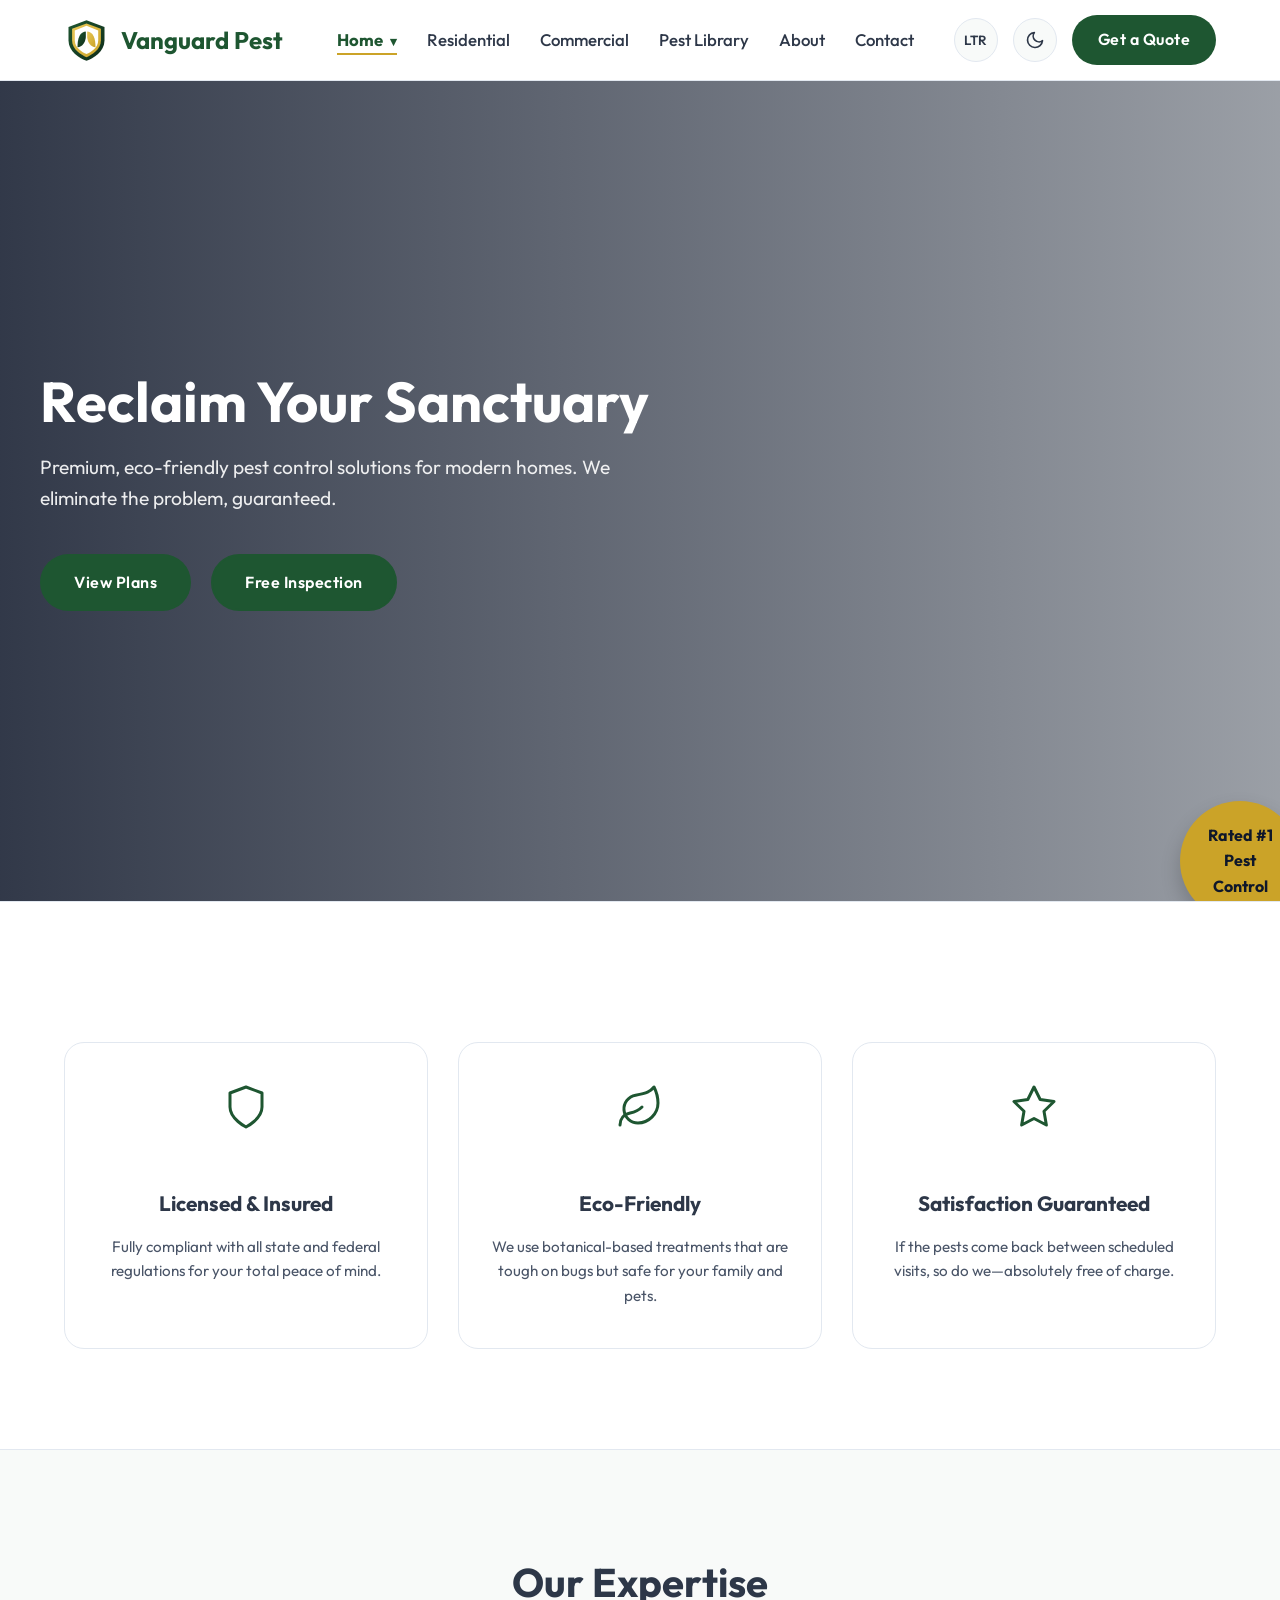
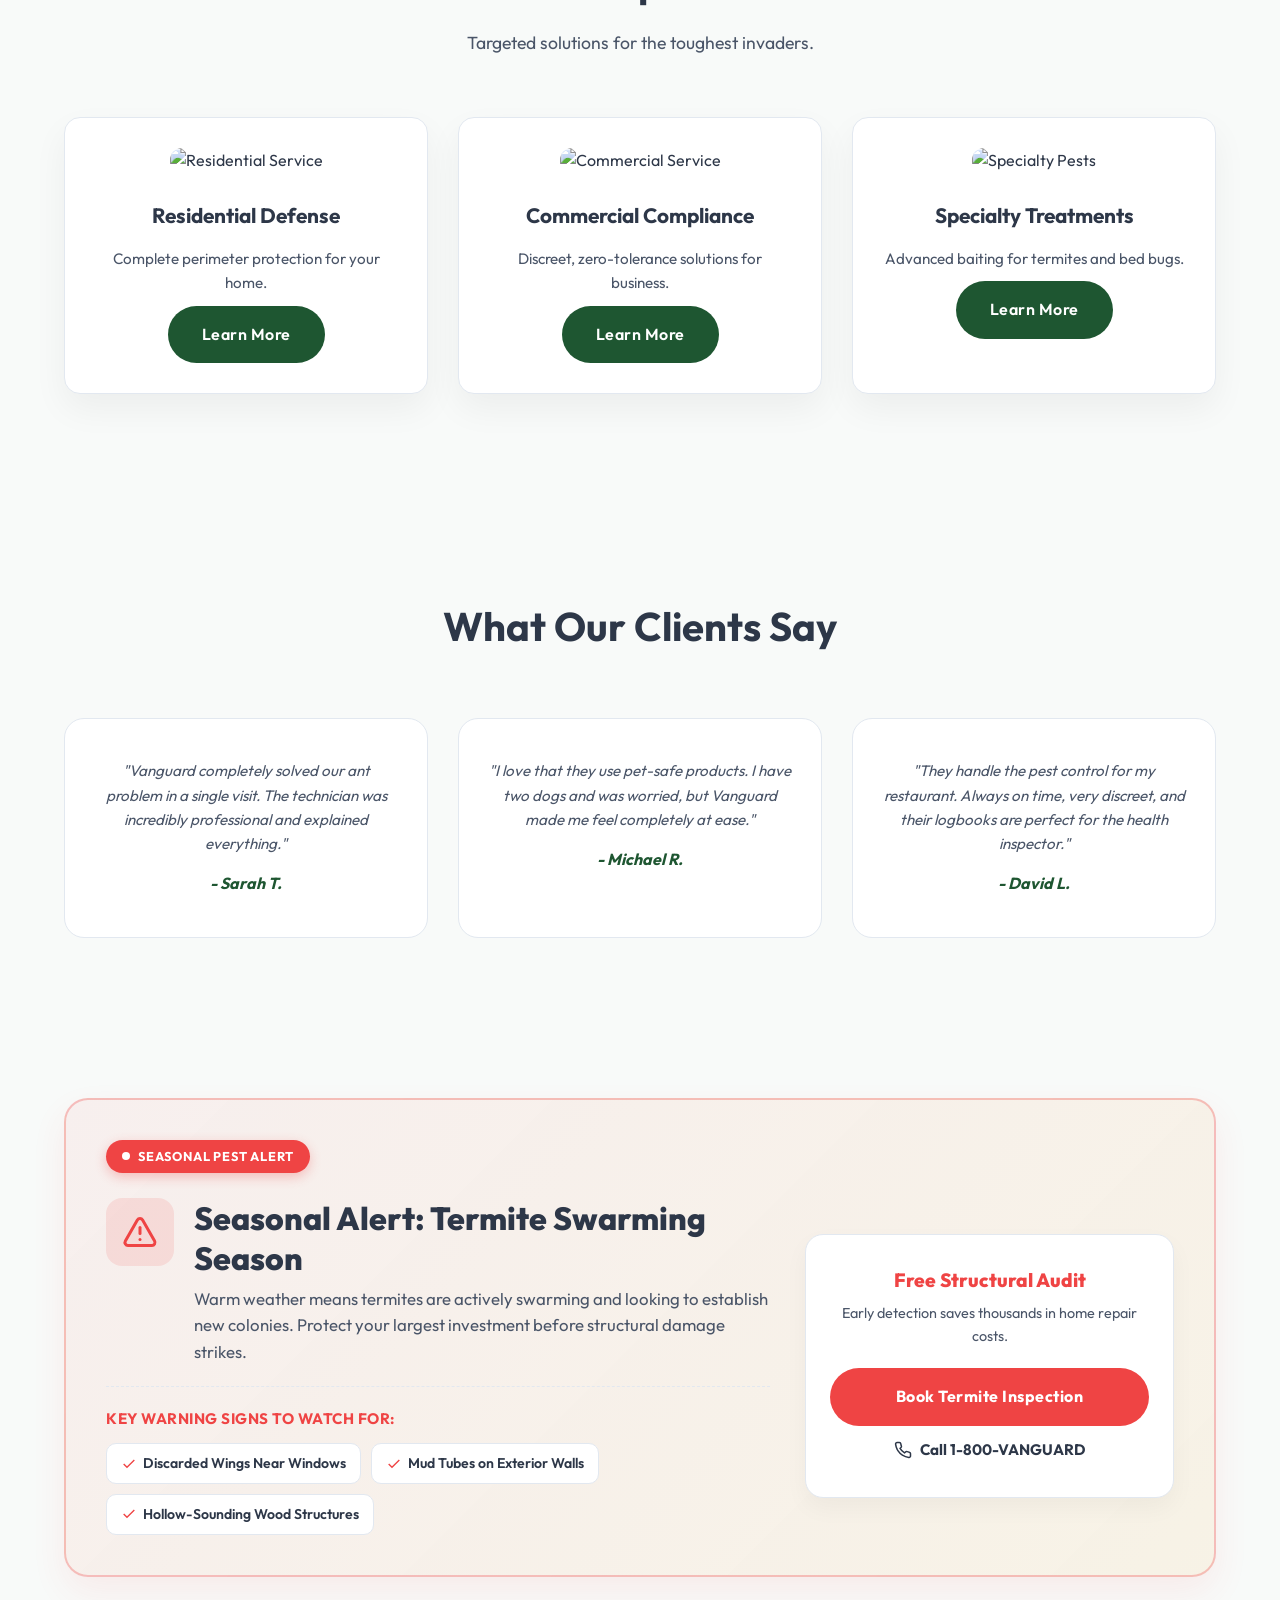
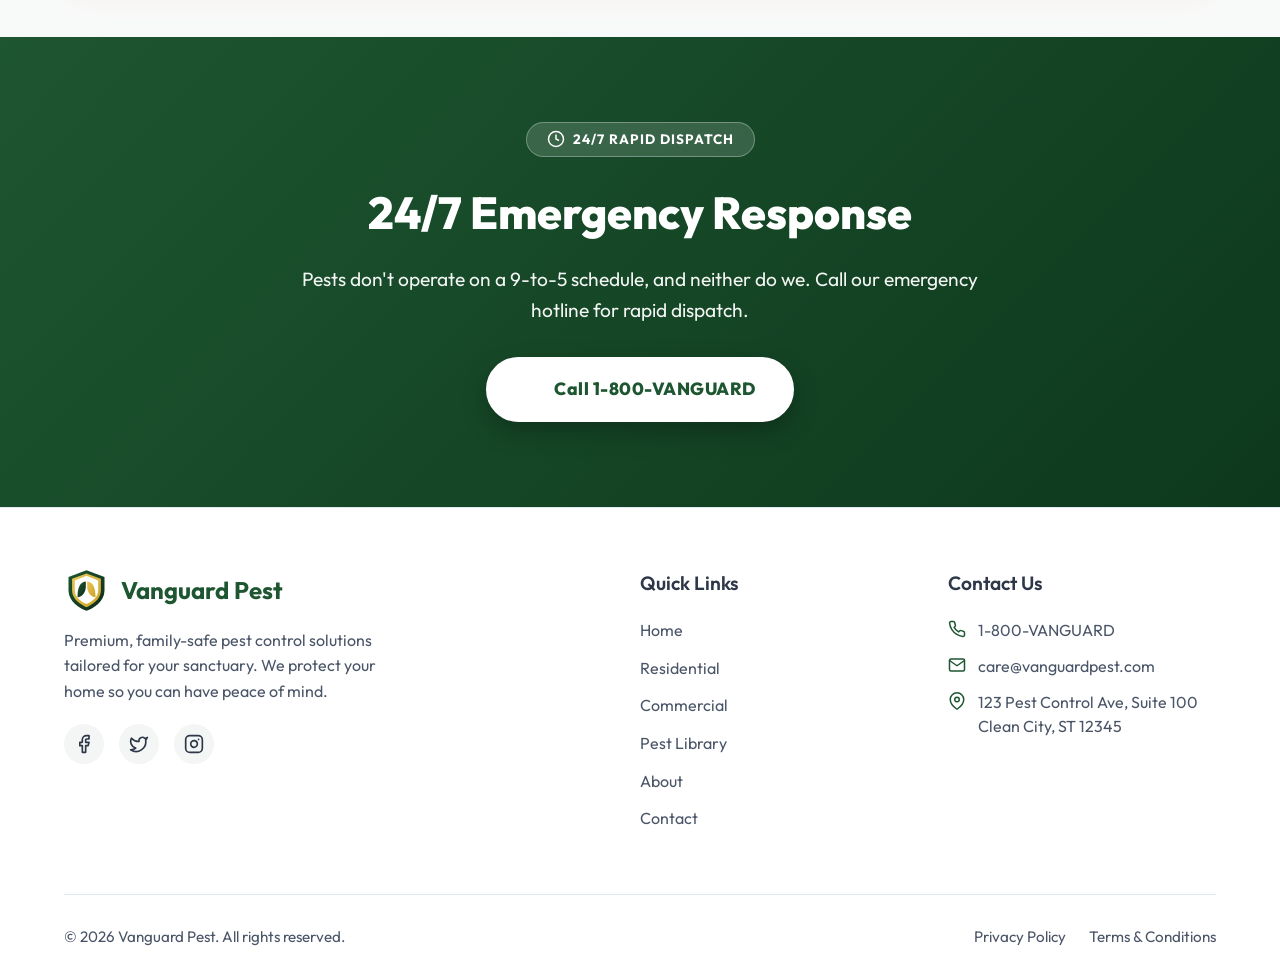
==== commit 8d76e221: "Update pricing layout, add CTA, differentiate emergency sections, and auto-highlight active nav link" ====
--- a/index.html
+++ b/index.html
@@ -12,10 +12,25 @@
     <link rel="stylesheet" href="css/style.css">
 
     <link rel="icon" href="assets/logo.svg" type="image/svg+xml">
+
+  <style>
+    /* Full Height Hero Fix */
+    .hero {
+      min-height: calc(100vh - 80px) !important;
+      display: flex !important;
+      background-size: cover !important;
+      background-position: center !important;
+      background-repeat: no-repeat !important;
+      align-items: center !important;
+    }
+    .hero > .container {
+      width: 100%;
+    }
+  </style>
 </head>
 <body class="light-theme">
 
-    <!-- Header Section -->
+        <!-- Header Section -->
     <header class="main-header">
         <div class="container header-container">
             <!-- Logo -->
@@ -27,7 +42,7 @@
             <nav class="main-nav">
                 <ul class="nav-links">
                     <li class="dropdown">
-                        <a href="#" class="nav-item active">Home <span class="arrow">&#9662;</span></a>
+                        <a href="#" class="nav-item">Home <span class="arrow">&#9662;</span></a>
                         <ul class="dropdown-menu">
                             <li><a href="index.html">Home 1</a></li>
                             <li><a href="home2.html">Home 2</a></li>
@@ -49,6 +64,7 @@
                         <svg class="moon-icon" xmlns="http://www.w3.org/2000/svg" width="20" height="20" viewBox="0 0 24 24" fill="none" stroke="currentColor" stroke-width="2" stroke-linecap="round" stroke-linejoin="round"><path d="M21 12.79A9 9 0 1 1 11.21 3 7 7 0 0 0 21 12.79z"></path></svg>
                         <svg class="sun-icon" xmlns="http://www.w3.org/2000/svg" width="20" height="20" viewBox="0 0 24 24" fill="none" stroke="currentColor" stroke-width="2" stroke-linecap="round" stroke-linejoin="round"><circle cx="12" cy="12" r="5"></circle><line x1="12" y1="1" x2="12" y2="3"></line><line x1="12" y1="21" x2="12" y2="23"></line><line x1="4.22" y1="4.22" x2="5.64" y2="5.64"></line><line x1="18.36" y1="18.36" x2="19.78" y2="19.78"></line><line x1="1" y1="12" x2="3" y2="12"></line><line x1="21" y1="12" x2="23" y2="12"></line><line x1="4.22" y1="19.78" x2="5.64" y2="18.36"></line><line x1="18.36" y1="5.64" x2="19.78" y2="4.22"></line></svg>
                     </button>
+                    <a href="contact.html" class="btn btn-primary nav-cta">Get a Quote</a>
                 </div>
             </nav>
 
@@ -58,6 +74,7 @@
             </button>
         </div>
     </header>
+
 
     
     <!-- 1. Hero Section -->
@@ -290,6 +307,7 @@
         </div>
     </footer>
 
+
     <script src="js/script.js"></script>
 </body>
 </html>
--- a/css/style.css
+++ b/css/style.css
@@ -3045,3 +3045,54 @@
 }
 
 
+
+/* Navbar CTA */
+.nav-cta {
+    padding: 10px 24px;
+    font-size: 1rem;
+}
+
+/* Custom Pricing Layout */
+.pricing-layout-custom {
+    display: grid;
+    grid-template-columns: 1fr;
+    gap: 30px;
+    align-items: stretch;
+}
+
+@media (min-width: 992px) {
+    .pricing-layout-custom {
+        grid-template-columns: 1.2fr 1fr;
+    }
+}
+
+.pricing-main-card {
+    background-color: var(--bg-secondary);
+    border: 2px solid var(--brand-primary);
+    border-radius: 20px;
+    padding: 60px 40px;
+    text-align: center;
+    box-shadow: var(--card-shadow);
+    position: relative;
+    display: flex;
+    flex-direction: column;
+    justify-content: center;
+}
+
+.pricing-side-cards {
+    display: flex;
+    flex-direction: column;
+    gap: 30px;
+}
+
+.pricing-side-card {
+    background-color: var(--bg-secondary);
+    border: 1px solid var(--border-color);
+    border-radius: 20px;
+    padding: 40px;
+    box-shadow: var(--card-shadow);
+    display: flex;
+    flex-direction: column;
+    justify-content: center;
+    flex: 1;
+}
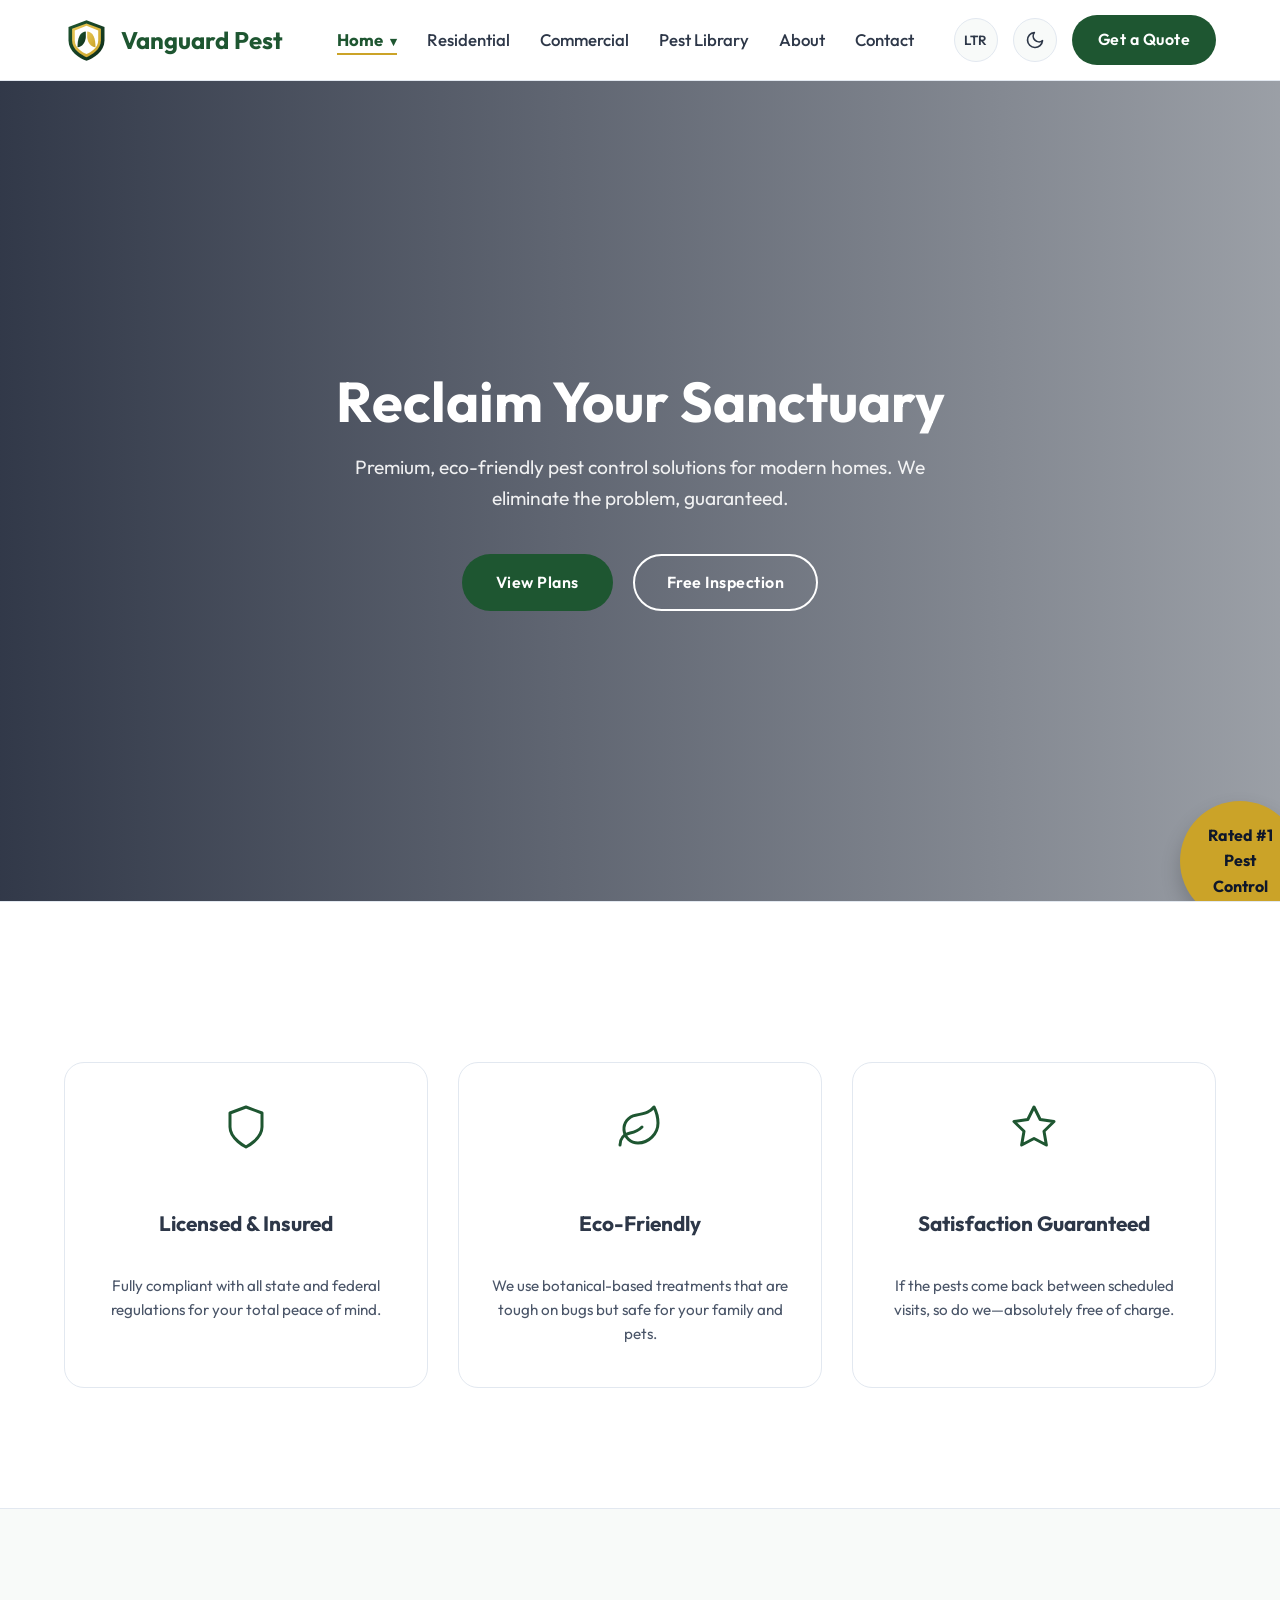
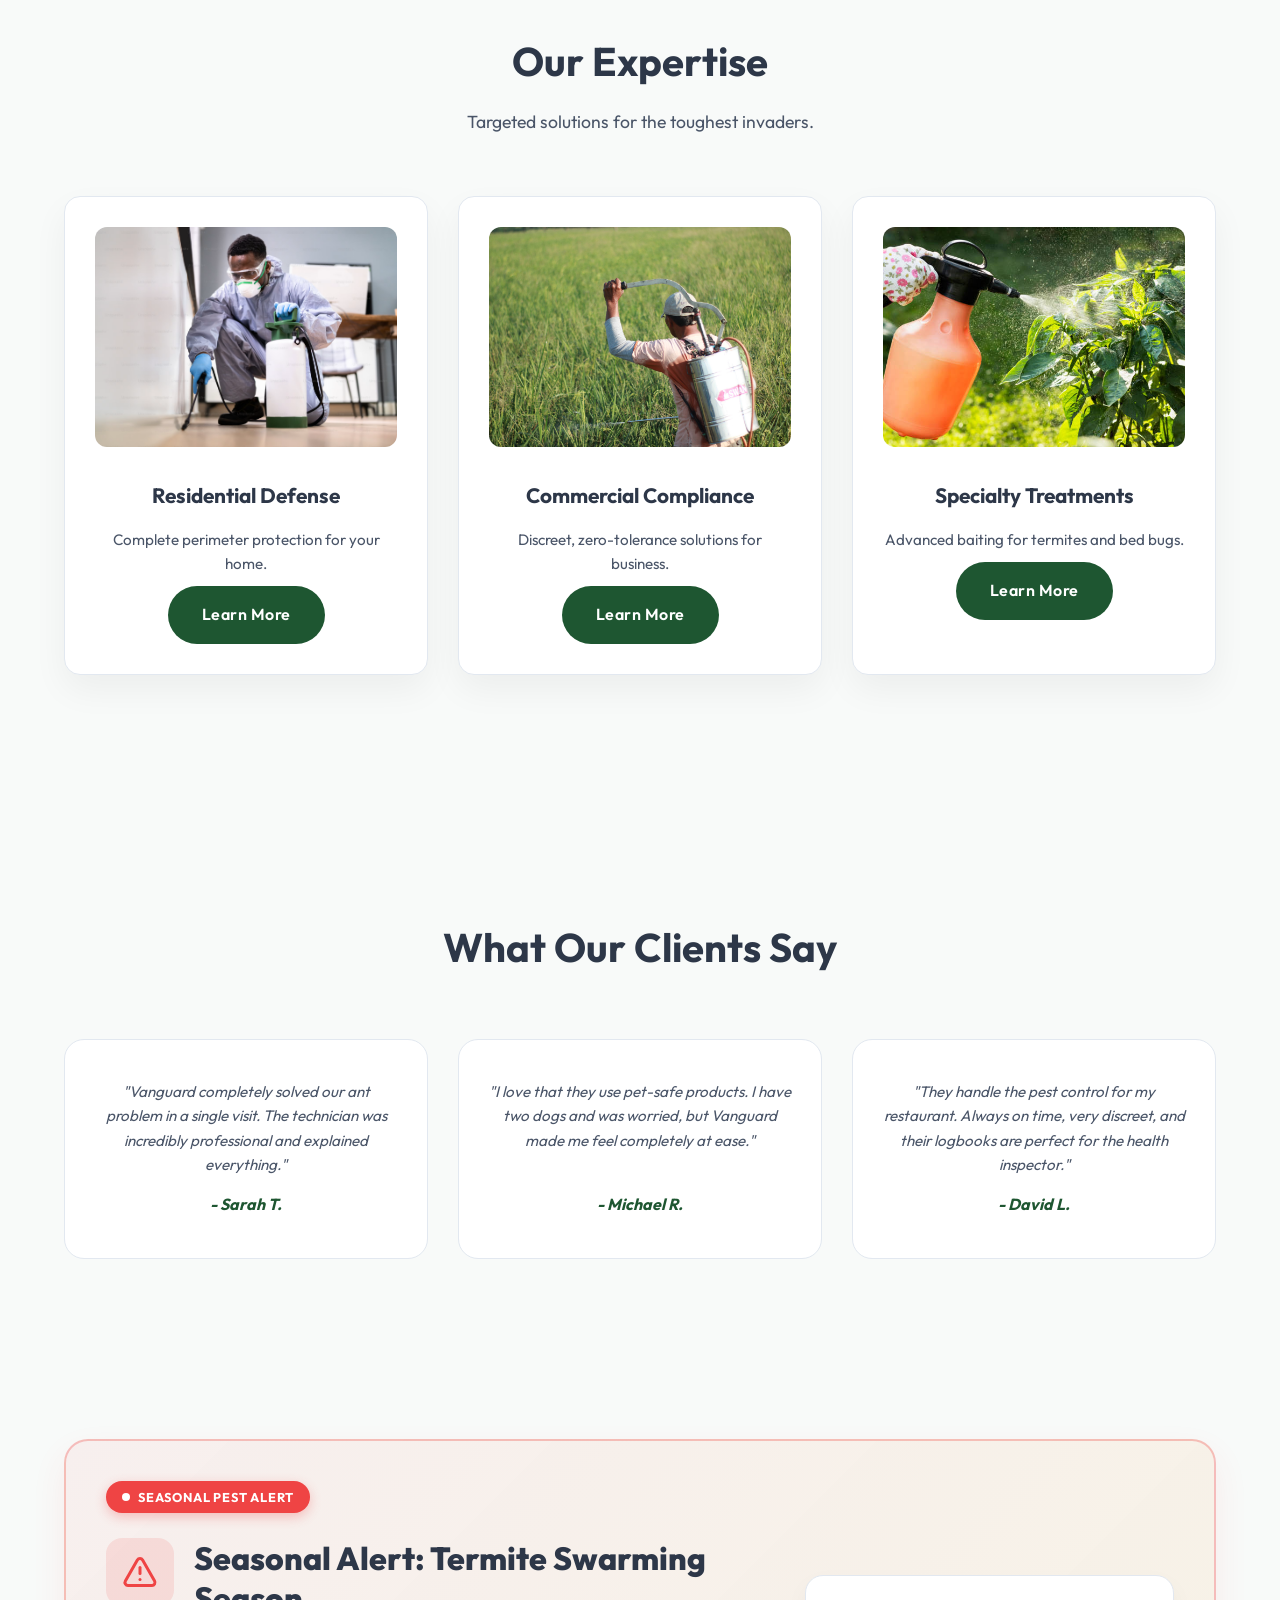
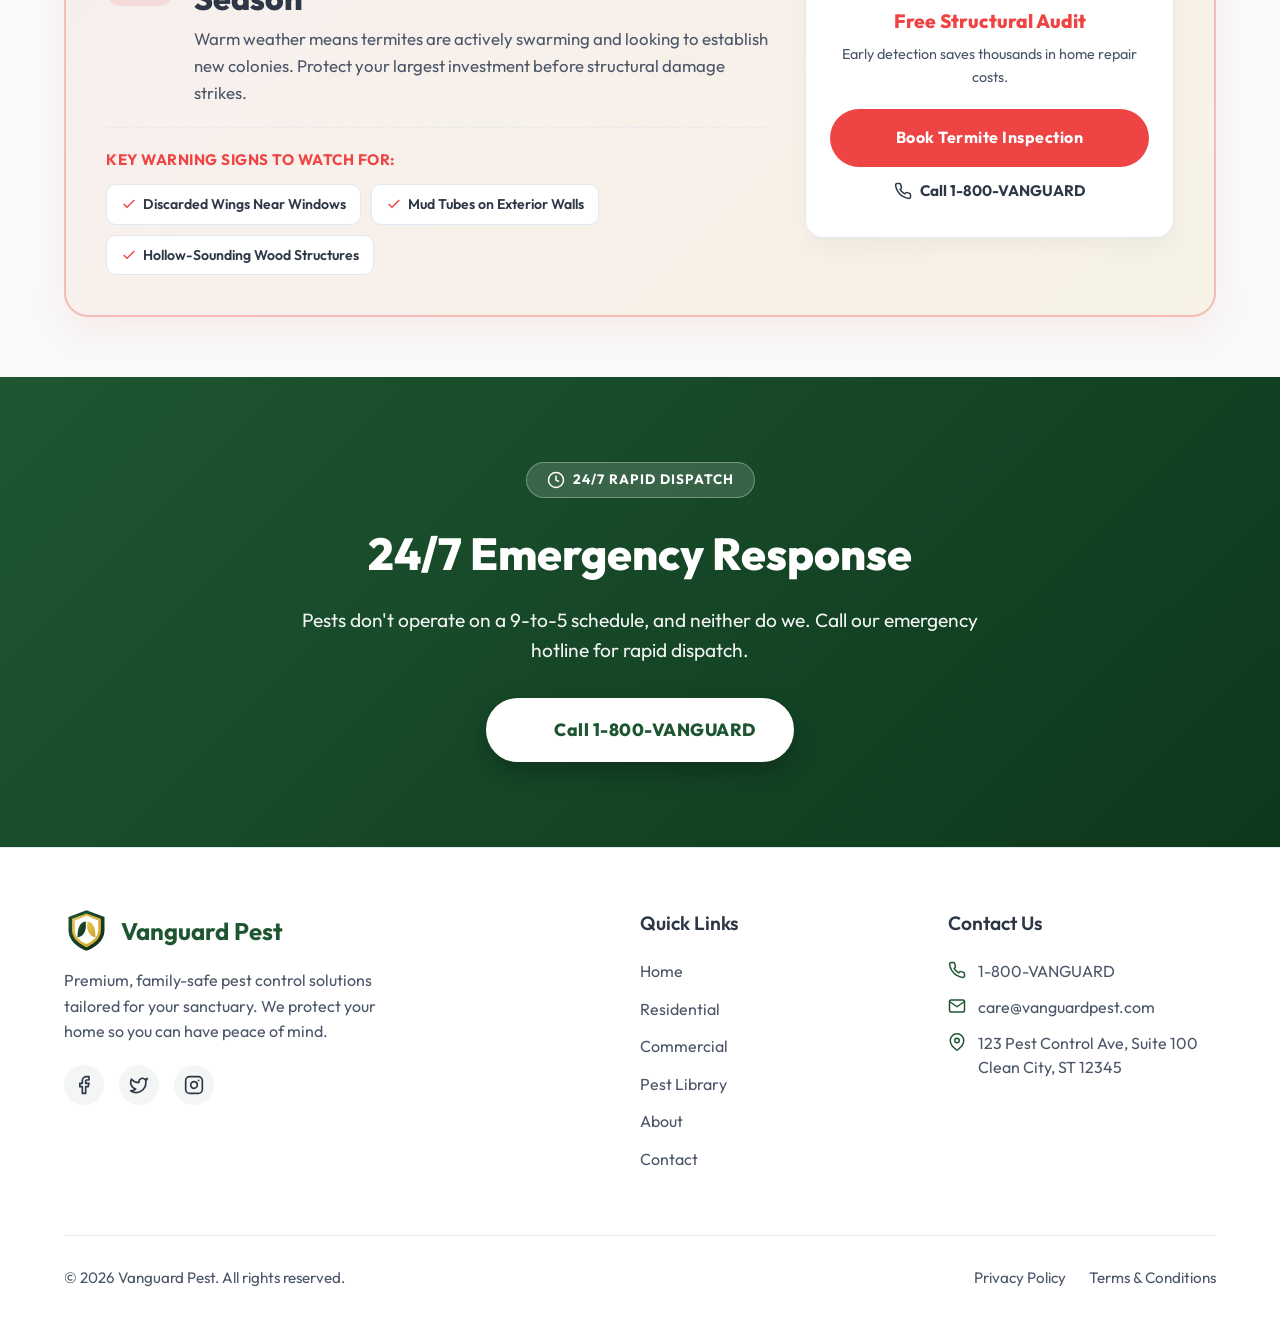
==== commit 580c344c: "Update styles, scripts, HTML pages and add new assets" ====
--- a/index.html
+++ b/index.html
@@ -25,6 +25,13 @@
     }
     .hero > .container {
       width: 100%;
+      display: flex;
+      flex-direction: column;
+      align-items: center;
+      text-align: center;
+    }
+    .hero .hero-actions {
+      justify-content: center;
     }
   </style>
 </head>
@@ -60,9 +67,9 @@
                     <button id="rtl-toggle" class="toggle-btn" aria-label="Toggle RTL/LTR">
                         <span class="active-mode">LTR</span>
                     </button>
-                    <button id="theme-toggle" class="toggle-btn theme-btn" aria-label="Toggle Theme">
-                        <svg class="moon-icon" xmlns="http://www.w3.org/2000/svg" width="20" height="20" viewBox="0 0 24 24" fill="none" stroke="currentColor" stroke-width="2" stroke-linecap="round" stroke-linejoin="round"><path d="M21 12.79A9 9 0 1 1 11.21 3 7 7 0 0 0 21 12.79z"></path></svg>
-                        <svg class="sun-icon" xmlns="http://www.w3.org/2000/svg" width="20" height="20" viewBox="0 0 24 24" fill="none" stroke="currentColor" stroke-width="2" stroke-linecap="round" stroke-linejoin="round"><circle cx="12" cy="12" r="5"></circle><line x1="12" y1="1" x2="12" y2="3"></line><line x1="12" y1="21" x2="12" y2="23"></line><line x1="4.22" y1="4.22" x2="5.64" y2="5.64"></line><line x1="18.36" y1="18.36" x2="19.78" y2="19.78"></line><line x1="1" y1="12" x2="3" y2="12"></line><line x1="21" y1="12" x2="23" y2="12"></line><line x1="4.22" y1="19.78" x2="5.64" y2="18.36"></line><line x1="18.36" y1="5.64" x2="19.78" y2="4.22"></line></svg>
+                    <button type="button" id="theme-toggle" class="toggle-btn theme-btn" aria-label="Toggle Theme">
+                        <svg class="moon-icon" style="pointer-events: none;" xmlns="http://www.w3.org/2000/svg" width="20" height="20" viewBox="0 0 24 24" fill="none" stroke="currentColor" stroke-width="2" stroke-linecap="round" stroke-linejoin="round"><path d="M21 12.79A9 9 0 1 1 11.21 3 7 7 0 0 0 21 12.79z"></path></svg>
+                        <svg class="sun-icon" style="pointer-events: none;" xmlns="http://www.w3.org/2000/svg" width="20" height="20" viewBox="0 0 24 24" fill="none" stroke="currentColor" stroke-width="2" stroke-linecap="round" stroke-linejoin="round"><circle cx="12" cy="12" r="5"></circle><line x1="12" y1="1" x2="12" y2="3"></line><line x1="12" y1="21" x2="12" y2="23"></line><line x1="4.22" y1="4.22" x2="5.64" y2="5.64"></line><line x1="18.36" y1="18.36" x2="19.78" y2="19.78"></line><line x1="1" y1="12" x2="3" y2="12"></line><line x1="21" y1="12" x2="23" y2="12"></line><line x1="4.22" y1="19.78" x2="5.64" y2="18.36"></line><line x1="18.36" y1="5.64" x2="19.78" y2="4.22"></line></svg>
                     </button>
                     <a href="contact.html" class="btn btn-primary nav-cta">Get a Quote</a>
                 </div>
@@ -78,8 +85,7 @@
 
     
     <!-- 1. Hero Section -->
-    <section class="hero">
-        <div class="hero-bg" style="background-image: url('../hero.avif');"></div>
+    <section class="hero" style="background-image: url('../hero.avif');">
         <div class="container hero-container">
             <div class="hero-content">
                 <span class="badge">Rated #1 Pest Control</span>
@@ -125,7 +131,7 @@
             </div>
             <div class="treatment-grid">
                 <div class="treatment-card">
-                    <img src="../c1.avif" alt="Residential Service" class="treatment-img" onerror="this.onerror=null; this.src='c1.avif';">
+                    <img src="assets/c1.avif" alt="Residential Service" class="treatment-img">
                     <div class="treatment-content">
                         <h3>Residential Defense</h3>
                         <p>Complete perimeter protection for your home.</p>
@@ -133,7 +139,7 @@
                     </div>
                 </div>
                 <div class="treatment-card">
-                    <img src="../c2.jpg" alt="Commercial Service" class="treatment-img" onerror="this.onerror=null; this.src='c2.jpg';">
+                    <img src="assets/c2.jpg" alt="Commercial Service" class="treatment-img">
                     <div class="treatment-content">
                         <h3>Commercial Compliance</h3>
                         <p>Discreet, zero-tolerance solutions for business.</p>
@@ -141,7 +147,7 @@
                     </div>
                 </div>
                 <div class="treatment-card">
-                    <img src="../c3.jpg" alt="Specialty Pests" class="treatment-img" onerror="this.onerror=null; this.src='c3.jpg';">
+                    <img src="assets/c3.jpg" alt="Specialty Pests" class="treatment-img">
                     <div class="treatment-content">
                         <h3>Specialty Treatments</h3>
                         <p>Advanced baiting for termites and bed bugs.</p>
@@ -161,15 +167,15 @@
             <div class="values-grid">
                 <div class="value-card" style="font-style: italic;">
                     <p>"Vanguard completely solved our ant problem in a single visit. The technician was incredibly professional and explained everything."</p>
-                    <h4 style="margin-top: 15px; color: var(--brand-primary);">- Sarah T.</h4>
+                    <h4 style="margin-top: auto; padding-top: 15px; color: var(--brand-primary);">- Sarah T.</h4>
                 </div>
                 <div class="value-card" style="font-style: italic;">
                     <p>"I love that they use pet-safe products. I have two dogs and was worried, but Vanguard made me feel completely at ease."</p>
-                    <h4 style="margin-top: 15px; color: var(--brand-primary);">- Michael R.</h4>
+                    <h4 style="margin-top: auto; padding-top: 15px; color: var(--brand-primary);">- Michael R.</h4>
                 </div>
                 <div class="value-card" style="font-style: italic;">
                     <p>"They handle the pest control for my restaurant. Always on time, very discreet, and their logbooks are perfect for the health inspector."</p>
-                    <h4 style="margin-top: 15px; color: var(--brand-primary);">- David L.</h4>
+                    <h4 style="margin-top: auto; padding-top: 15px; color: var(--brand-primary);">- David L.</h4>
                 </div>
             </div>
         </div>
--- a/css/style.css
+++ b/css/style.css
@@ -74,6 +74,10 @@
     list-style: none;
 }
 
+.text-center {
+    text-align: center !important;
+}
+
 .container {
     width: 90%;
     max-width: 1200px;
@@ -81,7 +85,7 @@
 }
 
 .section {
-    padding: 100px 0;
+    padding: 120px 0;
 }
 
 .section-header {
@@ -144,16 +148,20 @@
 }
 
 .btn-outline {
-    background-color: var(--brand-primary);
+    background-color: transparent;
     border-color: var(--brand-primary);
-    color: #ffffff;
+    color: var(--brand-primary);
 }
 
 .btn-outline:hover {
     background-color: var(--brand-primary);
     color: #ffffff;
-    transform: none;
-    box-shadow: none;
+    transform: translateY(-2px);
+    box-shadow: 0 10px 20px rgba(0,0,0,0.1);
+}
+
+.dark-theme .btn-outline:hover {
+    color: #0f172a;
 }
 
 /* Header */
@@ -380,6 +388,17 @@
     gap: 20px;
 }
 
+.hero-actions .btn-outline {
+    border-color: #ffffff;
+    color: #ffffff;
+}
+
+.hero-actions .btn-outline:hover {
+    background-color: #ffffff;
+    color: #0f172a;
+    border-color: #ffffff;
+}
+
 /* Hero Centered Section */
 .hero-centered {
     position: relative;
@@ -427,6 +446,7 @@
     text-align: center;
     box-shadow: 0 15px 35px rgba(0,0,0,0.05);
     border: 1px solid var(--border-color);
+    transition: all 0.3s ease;
 }
 
 .treatment-img {
@@ -487,11 +507,14 @@
     text-align: center;
     border: 1px solid var(--border-color);
     transition: transform 0.3s ease, box-shadow 0.3s ease;
+    display: flex;
+    flex-direction: column;
 }
 
 .value-card:hover {
-    transform: translateY(-5px);
-    box-shadow: 0 15px 30px rgba(0,0,0,0.05);
+    transform: translateY(-8px);
+    box-shadow: 0 20px 40px rgba(0,0,0,0.08);
+    border-color: var(--brand-primary);
 }
 
 .value-icon {
@@ -503,6 +526,7 @@
     color: var(--text-primary);
     margin-bottom: 15px;
     font-size: 1.3rem;
+    min-height: 52px;
 }
 
 .value-card p {
@@ -694,6 +718,7 @@
     box-shadow: 0 10px 25px rgba(0,0,0,0.03);
     padding: 30px;
     display: flex;
+    align-items: center;
     gap: 20px;
     transition: transform 0.3s ease;
 }
@@ -748,6 +773,7 @@
 .treatment-card:hover {
     transform: translateY(-10px);
     border-color: var(--brand-primary);
+    box-shadow: 0 20px 40px rgba(0,0,0,0.1);
 }
 
 .icon-wrapper {
@@ -1045,6 +1071,26 @@
     font-family: inherit;
     font-size: 1rem;
     transition: all 0.3s;
+}
+
+select {
+    appearance: none;
+    -webkit-appearance: none;
+    -moz-appearance: none;
+    background-image: url("data:image/svg+xml,%3Csvg xmlns='http://www.w3.org/2000/svg' width='16' height='16' viewBox='0 0 24 24' fill='none' stroke='%232d3748' stroke-width='2' stroke-linecap='round' stroke-linejoin='round'%3E%3Cpolyline points='6 9 12 15 18 9'%3E%3C/polyline%3E%3C/svg%3E");
+    background-repeat: no-repeat;
+    background-position: right 16px center;
+    padding-right: 48px;
+}
+
+.dark-theme select {
+    background-image: url("data:image/svg+xml,%3Csvg xmlns='http://www.w3.org/2000/svg' width='16' height='16' viewBox='0 0 24 24' fill='none' stroke='%23f8fafc' stroke-width='2' stroke-linecap='round' stroke-linejoin='round'%3E%3Cpolyline points='6 9 12 15 18 9'%3E%3C/polyline%3E%3C/svg%3E");
+}
+
+[dir="rtl"] select {
+    background-position: left 16px center;
+    padding-right: 16px;
+    padding-left: 48px;
 }
 
 input:focus, select:focus, textarea:focus {
@@ -2356,6 +2402,16 @@
     color: #1e5631 !important;
 }
 
+.btn-primary:hover {
+    background: var(--brand-secondary);
+    border-color: var(--brand-secondary);
+    color: var(--brand-primary) !important;
+}
+
+.btn-primary:hover svg, .btn-primary:hover svg path, .btn-primary:hover svg rect {
+    stroke: var(--brand-primary) !important;
+}
+
 .emergency-btn:hover {
     background-color: var(--brand-secondary) !important;
     border-color: var(--brand-secondary);
@@ -2364,7 +2420,8 @@
     box-shadow: 0 15px 30px rgba(0, 0, 0, 0.35);
 }
 
-.emergency-btn:hover svg {
+.emergency-btn:hover svg, .emergency-btn:hover svg path, .emergency-btn:hover svg rect {
+    stroke: #0f172a !important;
     color: #0f172a !important;
 }
 
@@ -2664,6 +2721,12 @@
     gap: 35px;
     align-items: stretch;
     margin-top: 40px;
+}
+
+@media (max-width: 1024px) {
+    .comparison-grid {
+        grid-template-columns: 1fr;
+    }
 }
 
 .comparison-card {
@@ -2787,7 +2850,7 @@
 
 .btn-email-photo {
     background-color: var(--brand-secondary) !important;
-    color: #0f172a !important;
+    color: var(--brand-primary) !important;
     font-weight: 800;
     padding: 16px 36px;
     border-radius: 50px;
@@ -2800,19 +2863,19 @@
     border: 2px solid var(--brand-secondary);
 }
 
-.btn-email-photo svg {
-    color: #0f172a !important;
+.btn-email-photo svg, .btn-email-photo svg path, .btn-email-photo svg rect {
+    stroke: var(--brand-primary) !important;
 }
 
 .btn-email-photo:hover {
     background-color: #ffffff !important;
     border-color: #ffffff;
-    color: #1e5631 !important;
+    color: var(--brand-primary) !important;
     transform: translateY(-3px);
 }
 
-.btn-email-photo:hover svg {
-    color: #1e5631 !important;
+.btn-email-photo:hover svg, .btn-email-photo:hover svg path, .btn-email-photo:hover svg rect {
+    stroke: var(--brand-primary) !important;
 }
 
 /* ==========================================
@@ -2855,6 +2918,7 @@
     font-size: 1.25rem;
     margin-bottom: 12px;
     color: var(--text-primary);
+    min-height: 52px;
 }
 
 .community-card p {
@@ -2875,7 +2939,7 @@
     display: flex;
     flex-direction: column;
     justify-content: space-between;
-    height: 100%;
+    height: fit-content;
 }
 
 .contact-info-card h2 {
